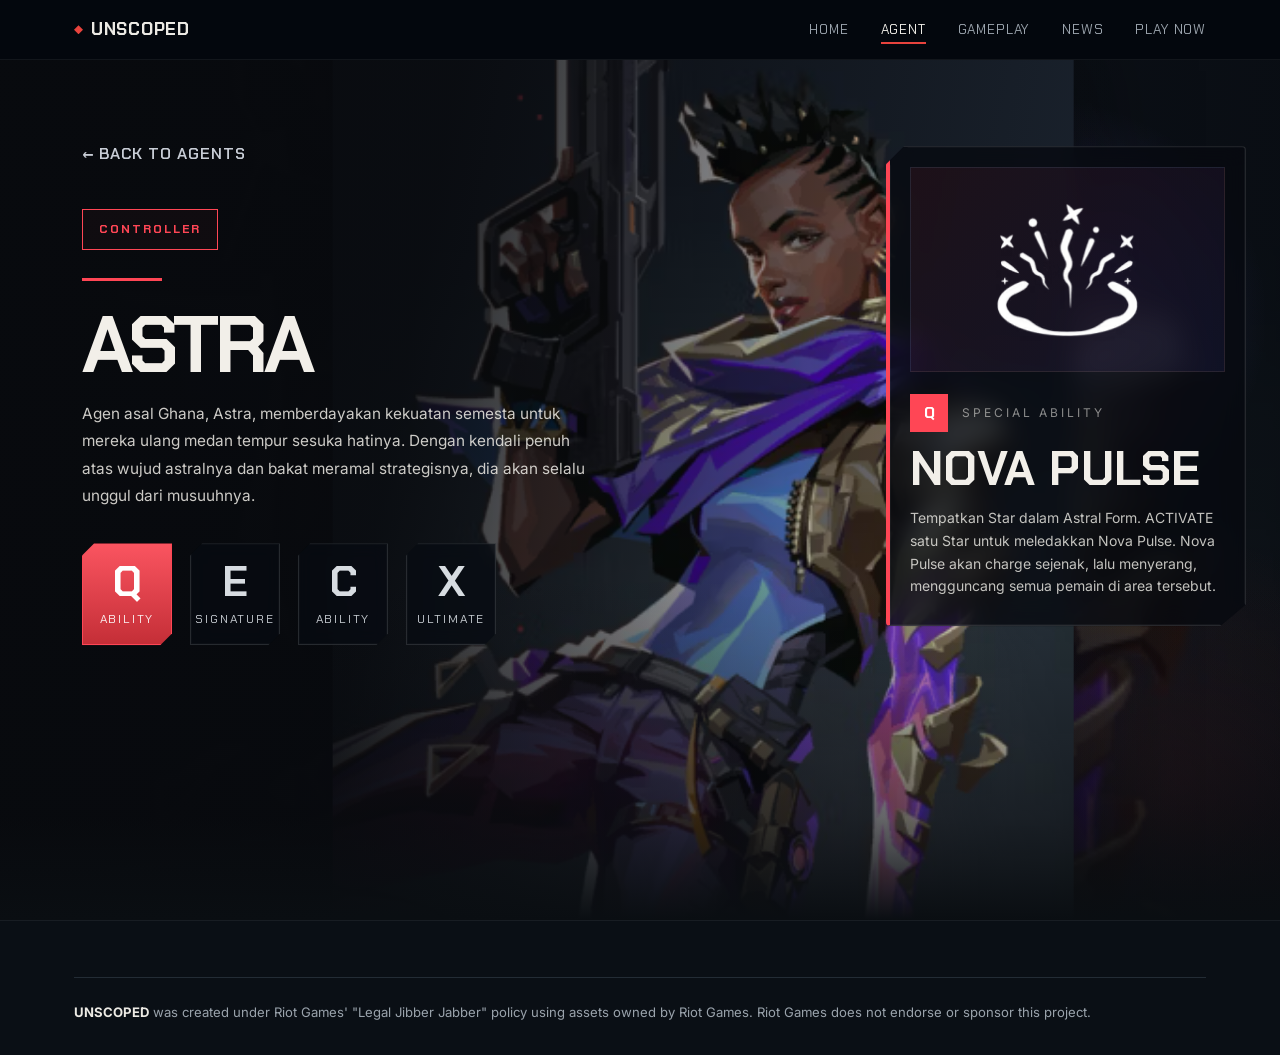
==== agent-detail.html @ 95b2b924 "update website" ====
<!DOCTYPE html>
<html lang="id">

<head>
    <meta charset="UTF-8">
    <meta name="viewport" content="width=device-width, initial-scale=1.0">

    <title>Agent Detail — UNSCOPED</title>

    <link rel="stylesheet" href="css/style.css">

    <link rel="preconnect" href="https://fonts.googleapis.com">
    <link rel="preconnect" href="https://fonts.gstatic.com" crossorigin>

    <link
        href="https://fonts.googleapis.com/css2?family=Chakra+Petch:wght@400;500;600;700&family=Inter:wght@400;500;600;700&display=swap"
        rel="stylesheet">

    <style>
        .back-agent {
            display: inline-flex;
            align-items: center;
            gap: 10px;
            color: #c8cdd6;
            text-decoration: none;
            font-family: "Chakra Petch", sans-serif;
            font-weight: 600;
            letter-spacing: 1px;
            transition: 0.25s ease;
        }

        .back-agent:hover {
            color: #ff4655;
            transform: translateX(-4px);
        }

        body {
            background: #060a10;
            overflow-x: hidden;
        }

        .nav {
            position: sticky;
            top: 0;
            z-index: 100;
            background: rgba(4, 8, 14, 0.84);
            border-bottom: 1px solid rgba(255, 255, 255, 0.06);
            backdrop-filter: blur(10px);
            -webkit-backdrop-filter: blur(10px);
        }

        .agent-detail {
            width: 100%;
            max-width: none;
            min-height: calc(100vh - 74px);
            padding: 0;
            overflow: hidden;
        }

        .agent-scene {
            position: relative;
            width: 100vw;
            min-height: calc(100vh - 74px);
            margin-left: calc(50% - 50vw);
            overflow: hidden;
            background:
                radial-gradient(circle at 78% 28%, rgba(84, 93, 255, 0.16), transparent 22%),
                radial-gradient(circle at 18% 16%, rgba(255, 70, 85, 0.08), transparent 16%),
                linear-gradient(180deg, #05080d 0%, #070b12 100%);
        }

        .agent-scene-media {
            position: absolute;
            inset: 0;
            z-index: 0;
            overflow: hidden;
        }

        .agent-bg-image {
            position: absolute;
            inset: -10%;
            width: 120%;
            height: 120%;
            object-fit: cover;
            object-position: 65% center;
            filter: blur(20px) brightness(0.42) saturate(1.12);
            transform: scale(1.18);
            opacity: 0.92;
        }

        .agent-scene-media::before {
            content: "";
            position: absolute;
            inset: 0;
            background:
                linear-gradient(90deg,
                    rgba(4, 8, 14, 0.98) 0%,
                    rgba(4, 8, 14, 0.95) 18%,
                    rgba(4, 8, 14, 0.68) 37%,
                    rgba(4, 8, 14, 0.16) 62%,
                    rgba(4, 8, 14, 0.32) 100%),
                linear-gradient(180deg,
                    rgba(4, 8, 14, 0.10) 0%,
                    rgba(4, 8, 14, 0.02) 52%,
                    rgba(4, 8, 14, 0.35) 100%);
            z-index: 1;
            pointer-events: none;
        }

        .agent-scene-media::after {
            content: "";
            position: absolute;
            inset: 0;
            background:
                radial-gradient(circle at 82% 30%, rgba(125, 98, 255, 0.22), transparent 18%),
                radial-gradient(circle at 72% 74%, rgba(48, 88, 255, 0.16), transparent 20%),
                radial-gradient(circle at 92% 84%, rgba(255, 70, 85, 0.10), transparent 18%);
            z-index: 1;
            pointer-events: none;
            mix-blend-mode: screen;
        }

        .agent-detail-image {
            position: absolute;
            right: clamp(-30px, -1vw, 0px);
            bottom: 0;
            width: min(60vw, 1040px);
            height: 100%;
            object-fit: contain;
            object-position: right bottom;
            z-index: 2;
            filter: drop-shadow(0 20px 60px rgba(0, 0, 0, 0.45));
            transform: scale(1.03);
        }

        .agent-main {
            position: relative;
            z-index: 3;
            min-height: calc(100vh - 74px);
            padding-bottom: 150px;
        }

        .agent-info {
            position: absolute;
            left: clamp(42px, 6vw, 88px);
            top: clamp(82px, 13vh, 132px);
            width: min(31vw, 500px);
            z-index: 4;
        }

        .agent-info .back-agent {
            margin-bottom: 42px;
        }

        .agent-info .badge {
            display: inline-flex;
            align-items: center;
            padding: 10px 16px;
            border: 1px solid #ff4655;
            color: #ff4655;
            background: rgba(255, 70, 85, 0.03);
            font-size: 12px;
            font-weight: 700;
            letter-spacing: 2px;
        }

        .agent-line {
            width: 80px;
            height: 3px;
            background: #ff4655;
            margin: 28px 0 28px;
        }

        #agentName {
            font-family: "Chakra Petch", sans-serif;
            font-size: clamp(86px, 8.4vw, 150px);
            line-height: 0.86;
            letter-spacing: -4px;
            margin: 0 0 28px;
            text-transform: uppercase;
            color: #f2efe9;
            word-break: break-word;
        }

        #agentDescription {
            max-width: 430px;
            color: rgba(236, 234, 228, 0.86);
            font-size: clamp(15px, 1.2vw, 18px);
            line-height: 1.78;
            margin: 0;
        }

        .ability-buttons {
            position: relative;
            z-index: 5;
            display: flex;
            gap: 16px;
            margin-top: 38px;
            flex-wrap: nowrap;
        }

        .ability-button {
            width: 92px;
            height: 108px;
            border: 1px solid rgba(255, 255, 255, 0.13);
            background: rgba(8, 12, 18, 0.72);
            color: #d7dce1;
            cursor: pointer;
            display: flex;
            flex-direction: column;
            align-items: center;
            justify-content: center;
            gap: 8px;
            font-family: "Chakra Petch", sans-serif;
            transition: 0.22s ease;
            clip-path: polygon(12px 0, 100% 0, 100% calc(100% - 12px), calc(100% - 12px) 100%, 0 100%, 0 12px);
            box-shadow: inset 0 0 0 1px rgba(255, 255, 255, 0.02);
        }

        .ability-button:hover {
            border-color: #ff4655;
            transform: translateY(-2px);
        }

        .ability-button.active {
            background: linear-gradient(180deg, rgba(255, 86, 98, 0.98), rgba(207, 49, 58, 0.95));
            color: #fff;
            border-color: #ff4655;
            box-shadow: 0 0 30px rgba(255, 70, 85, 0.28);
        }

        .ability-key {
            font-size: 42px;
            line-height: 1;
            font-weight: 700;
        }

        .ability-short {
            font-size: 12px;
            letter-spacing: 1.8px;
            text-transform: uppercase;
            opacity: 0.92;
        }

        .ability-content {
            position: absolute;
            right: clamp(18px, 2.6vw, 42px);
            top: clamp(102px, 12vh, 142px);
            z-index: 5;
            width: min(27vw, 430px);
            min-height: 520px;
            padding: 24px 24px 22px;
            background: rgba(8, 12, 18, 0.84);
            border: 1px solid rgba(255, 255, 255, 0.12);
            border-left: 4px solid #ff4655;
            backdrop-filter: blur(12px);
            -webkit-backdrop-filter: blur(12px);
            clip-path: polygon(18px 0, 100% 0, 100% calc(100% - 22px), calc(100% - 26px) 100%, 0 100%, 0 18px);
            box-shadow: 0 28px 70px rgba(0, 0, 0, 0.40);
        }

        .ability-content::before {
            content: "";
            position: absolute;
            inset: 0;
            border: 1px solid rgba(255, 255, 255, 0.04);
            clip-path: inherit;
            pointer-events: none;
        }

        .ability-visual {
            width: 100%;
            height: 220px;
            background: linear-gradient(135deg, rgba(255, 70, 85, 0.08), rgba(95, 100, 255, 0.08));
            border: 1px solid rgba(255, 255, 255, 0.08);
            display: flex;
            align-items: center;
            justify-content: center;
            margin-bottom: 28px;
            overflow: hidden;
            position: relative;
        }

        .ability-visual img {
            max-width: 68%;
            max-height: 68%;
            object-fit: contain;
            display: block;
        }

        .ability-placeholder {
            text-align: center;
            color: #969da6;
        }

        .ability-placeholder-key {
            font-family: "Chakra Petch", sans-serif;
            font-size: 86px;
            line-height: 1;
            font-weight: 700;
            color: rgba(255, 70, 85, 0.78);
        }

        .ability-placeholder-text {
            margin-top: 10px;
            font-size: 12px;
            letter-spacing: 3px;
            color: #7b838e;
        }

        .ability-meta {
            display: flex;
            align-items: center;
            gap: 14px;
            margin-bottom: 14px;
        }

        .ability-key-label {
            width: 38px;
            height: 38px;
            display: flex;
            align-items: center;
            justify-content: center;
            background: #ff4655;
            color: #fff;
            font-family: "Chakra Petch", sans-serif;
            font-weight: 700;
            font-size: 16px;
        }

        .ability-type {
            color: rgba(236, 234, 228, 0.56);
            font-size: 12px;
            letter-spacing: 3px;
            text-transform: uppercase;
        }

        #abilityName {
            font-family: "Chakra Petch", sans-serif;
            font-size: clamp(30px, 2.5vw, 50px);
            line-height: 0.94;
            margin: 0 0 18px;
            text-transform: uppercase;
            color: #f2efe9;
        }

        #abilityDescription {
            color: rgba(236, 234, 228, 0.82);
            font-size: 15px;
            line-height: 1.68;
            margin: 0;
            max-width: 100%;
        }

        footer {
            margin-top: 0;
            border-top: 1px solid rgba(255, 255, 255, 0.06);
            background: #0a0f15;
        }

        @media (max-width: 1280px) {
            .agent-info {
                width: min(31vw, 430px);
            }

            .ability-content {
                width: min(30vw, 400px);
                min-height: 500px;
            }

            .ability-button {
                width: 86px;
                height: 102px;
            }
        }

        @media (max-width: 980px) {
            .agent-scene {
                min-height: auto;
            }

            .agent-main {
                min-height: auto;
                padding: 110px 20px 34px;
            }

            .agent-bg-image {
                inset: -8%;
                width: 116%;
                height: 116%;
                object-position: center;
                filter: blur(16px) brightness(0.40) saturate(1.08);
            }

            .agent-detail-image {
                right: 50%;
                transform: translateX(50%);
                width: min(92vw, 740px);
                height: 430px;
                top: 30px;
                bottom: auto;
                object-position: center top;
                opacity: 0.78;
            }

            .agent-scene-media::before {
                background: linear-gradient(180deg,
                    rgba(4, 8, 14, 0.38) 0%,
                    rgba(4, 8, 14, 0.85) 44%,
                    rgba(4, 8, 14, 0.97) 100%);
            }

            .agent-info,
            .ability-buttons,
            .ability-content {
                position: relative;
                left: auto;
                right: auto;
                top: auto;
                bottom: auto;
                width: 100%;
                max-width: none;
            }

            .agent-info {
                padding-top: 270px;
            }

            .agent-info .back-agent {
                margin-bottom: 24px;
            }

            #agentName {
                font-size: 62px;
                margin-bottom: 18px;
            }

            #agentDescription {
                max-width: 100%;
            }

            .ability-buttons {
                margin: 30px 0 28px;
                flex-wrap: wrap;
                gap: 12px;
            }

            .ability-button {
                width: calc(50% - 6px);
                max-width: 150px;
                height: 94px;
            }

            .ability-content {
                min-height: auto;
                padding: 24px;
            }

            .ability-visual {
                height: 220px;
            }

            #abilityDescription {
                font-size: 15px;
            }
        }

        @media (max-width: 560px) {
            .nav-inner {
                padding: 12px 16px;
            }

            .agent-main {
                padding: 88px 16px 24px;
            }

            .agent-detail-image {
                width: min(110vw, 660px);
                height: 330px;
                top: 24px;
            }

            .agent-info {
                padding-top: 210px;
            }

            #agentName {
                font-size: 52px;
                letter-spacing: -2px;
            }

            .ability-button {
                width: calc(50% - 6px);
                height: 84px;
            }

            .ability-key {
                font-size: 34px;
            }

            .ability-short {
                font-size: 10px;
            }

            .ability-content {
                padding: 18px;
            }

            .ability-visual {
                height: 188px;
                margin-bottom: 18px;
            }

            #abilityName {
                font-size: 34px;
            }
        }

/* FINAL VALORANT DASHBOARD POSITION FIX */
.agent-scene{
    height:auto;
    min-height:max(calc(100vh - 74px), 860px);
}

.agent-scene-media{
    inset:0;
}

/* full artwork background */
.agent-bg-image{
    inset:0;
    width:100%;
    height:100%;
    object-fit:cover;
    object-position:center;
    filter:blur(0px) brightness(.55) saturate(1.15);
    transform:scale(1.05);
    opacity:1;
}

/* transparent agent artwork */
.agent-detail-image{
    position:absolute;
    left:50%;
    bottom:-80px;
    right:auto;
    width:min(62vw,980px);
    height:115%;
    object-fit:contain;
    object-position:center bottom;
    transform:translateX(-42%);
    z-index:2;
}

/* dark left area like official VAL page */
.agent-scene-media::before{
    background:
    linear-gradient(90deg,
        rgba(4,7,12,.98) 0%,
        rgba(4,7,12,.90) 25%,
        rgba(4,7,12,.35) 48%,
        rgba(4,7,12,.15) 70%,
        rgba(4,7,12,.45) 100%),
    linear-gradient(0deg,
        rgba(4,7,12,.5),
        transparent 45%);
}

/* left information */
.agent-info{
    left:82px;
    top:82px;
    width:min(36vw, 560px);
}

#agentName{
    font-size:clamp(74px, 7vw, 118px);
    letter-spacing:-4px;
    line-height:.9;
    white-space:nowrap;
    word-break:keep-all;
    overflow-wrap:normal;
    margin-bottom:20px;
}

#agentDescription{
    max-width:520px;
}

/* ability card */
.ability-content{
    right:56px;
    top:86px;
    width:400px;
    min-height:480px;
    padding:20px 20px 18px;
    background:rgba(7,10,16,.78);
}

.ability-visual{
    height:205px;
    margin-bottom:22px;
}

#abilityName{
    font-size:48px;
    margin-bottom:16px;
}

#abilityDescription{
    font-size:14px;
    line-height:1.62;
}

/* ability buttons */
.ability-buttons{
    position:relative;
    left:0;
    bottom:auto;
    margin-top:34px;
    gap:18px;
    margin-bottom:16px;
}

.ability-button{
    width:98px;
    height:108px;
}

/* remove extra black feeling */
.agent-detail{
    background:transparent;
}

@media (max-width: 1280px){
    .agent-info{ width:min(40vw, 520px); }
    #agentName{ font-size:clamp(64px, 6.2vw, 102px); }
    .ability-content{ width:360px; right:34px; }
    .ability-button{ width:90px; height:102px; }
}

@media (max-width: 980px){
    .agent-main{ padding-bottom:34px; }
    #agentName{ white-space:normal; }
}
</style>
</head>


<body>

    <!-- =====================================================
         NAVBAR
    ===================================================== -->

    <nav class="nav">
        <div class="nav-inner">

            <a href="index.html" class="nav-mark">
                <span class="dot"></span> UNSCOPED
            </a>

            <ul class="nav-links">
                <li><a href="index.html">Home</a></li>
                <li><a href="character.html" aria-current="page">Agent</a></li>
                <li><a href="gameplay.html">Gameplay</a></li>
                <li><a href="news.html">News</a></li>
                <li><a href="download.html">Play Now</a></li>
            </ul>

        </div>
    </nav>


    <!-- =====================================================
         MAIN
    ===================================================== -->

    <main class="agent-detail">

        <div class="agent-scene">

            <!-- GAMBAR AGENT — MENYATU DI BELAKANG HERO + ABILITY -->
            <div class="agent-scene-media">
                <img id="agentImageBg" class="agent-bg-image" src="" alt="" aria-hidden="true">
                <img id="agentImage" class="agent-detail-image" src="" alt="Agent">
            </div>

            <section class="agent-main">

                <div class="agent-info">

                    <a href="character.html" class="back-agent">
                        ← BACK TO AGENTS
                    </a>

                    <span id="agentRole" class="badge">
                        ROLE
                    </span>

                    <div class="agent-line"></div>

                    <h1 id="agentName">
                        AGENT
                    </h1>

                    <p id="agentDescription">
                        Memuat informasi Agent...
                    </p>

                    <!-- =========================================
                         ABILITY BUTTONS (Q / E / C / X)
                    ========================================= -->
                    <div id="abilityButtons" class="ability-buttons">
                    </div>

                </div>

                <!-- =============================================
                     ABILITY DETAIL — KARTU KACA MENGAMBANG
                ============================================= -->
                <div class="ability-content">

                    <div id="abilityVisual" class="ability-visual">
                    </div>

                    <div class="ability-meta">

                        <div id="abilityKeyLabel" class="ability-key-label">
                            Q
                        </div>

                        <span class="ability-type">
                            SPECIAL ABILITY
                        </span>

                    </div>

                    <h3 id="abilityName">
                        ABILITY
                    </h3>

                    <p id="abilityDescription">
                        Pilih kemampuan untuk melihat detail.
                    </p>

                </div>

            </section>

        </div>

    </main>


    <!-- =====================================================
         FOOTER
    ===================================================== -->

    <footer>

        <div class="container">

            <div class="disclaimer">
                <strong>UNSCOPED</strong>
                was created under Riot Games' "Legal Jibber Jabber" policy
                using assets owned by Riot Games. Riot Games does not
                endorse or sponsor this project.
            </div>

        </div>

    </footer>


    <!-- =====================================================
         JAVASCRIPT
    ===================================================== -->

    <script>

        /* =====================================================
           AGENT DATABASE
        ===================================================== */

        const agents = {

            "Waylay": {
                role: "Duelist",
                image: "assets/agents/waylay.avif",
                description:
                    "Waylay, agen Thailand yang berpijar prismatik, berubah menjadi cahaya saat ia melesat melintasi medan tempur. Ia menyerang targetnya melalui secercah cahaya dan langsung mengamankan diri dalam sekejap mata."
            },

            "Vyse": {
                role: "Sentinel",
                image: "assets/agents/vyse.avif",
                description:
                    "Mastermind metalik Vyse mengeluarkan logam cair untuk mengisolasi, menjebak, dan melucuti senjata musuh. Dengan kelicikan dan manipulasi, dia memaksa semua yang menentangnya untuk takut pada battlefield."
            },

            "Viper": {
                role: "Controller",
                image: "assets/agents/viper.avif",
                description:
                    "Seorang Ahli Kimia dari Amerika, Viper, mengerahkan sejumlah perangkat kimia beracun untuk mengendalikan battlefield dan menghalangi pandangan musuh. Jika racun tak membunuh buruannya, permainan pikirannya pasti menghabisi mereka."
            },

            "Veto": {
                role: "Sentinel",
                image: "assets/agents/veto.avif",
                description:
                    "Diperkuat mutasi DNA yang tak terbendung, enforcer asal Senegal, Veto, menabrak aturan tempur dengan melumpuhkan kekuatan dan teknologi lawannya. Di medan tempur Veto, tembakan adalah satu-satunya peganganmu."
            },

            "Tejo": {
                role: "Initiator",
                image: "assets/agents/tejo.avif",
                description:
                    "seorang konsultan intelijen veteran dari Kolombia, Tejo, bersama sistem pemandu balistiknya menekan musuh untuk menyerahkan wilayah mereka—atau nyawa. Serangannya yang terarah terus membuat lawan kocar-kacir dan berada di bawah kendalinya.."
            },

            "Sova": {
                role: "Initiator",
                image: "assets/agents/sova.avif",
                description:
                    "Terlahir dari musim dingin abadi tundra Rusia, Sova melacak, menemukan, dan menghabisi musuh dengan efisiensi dan presisi dahsyat. Busur khusus dan kemampuan pengintaian luar biasanya memastikan bahwa kamu bisa lari, tetapi tak bisa sembunyi.."
            },

            "Skye": {
                role: "Initiator",
                image: "assets/agents/skye.avif",
                description:
                    "Berasal dari Australia, Skye dan teman-temannya menjelajahi wilayah-wilayah berbahaya. Dengan kreasi yang menghambat gerak musuh, dan kekuatannya untuk menyembuhkan orang lain, tempat paling aman dan kuat bagi para anggota timnya adalah di sisinya."
            },

            "Sage": {
                role: "Sentinel",
                image: "assets/agents/sage.avif",
                description:
                    "Benteng pertahanan dari Tiongkok, Sage memberikan rasa aman bagi dirinya dan timnya ke mana pun dia pergi. Bisa membangkitkan teman yang gugur dan menahan gempuran sengit, dia menjadi sumber ketenangan dalam medan perang bagai neraka."
            },

            "Reyna": {
                role: "Duelist",
                image: "assets/agents/reyna.avif",
                description:
                    "Tertempa di jantung Meksiko, Reyna mendominasi kombat tunggal dan menjadi makin kuat tiap berhasil membunuh. Kepiawaiannya hanya terhambat oleh keahlian mentahnya, membuatnya sangat bergantung pada performa.."
            },

            "Raze": {
                role: "Duelist",
                image: "assets/agents/raze.avif",
                description:
                    "Raze, si eksplosif dari Brasil ini membawa kepribadian yang keras serta senjata besarnya. Dengan playstyle-nya yang brutal, Raze unggul dalam menyapu musuh yang berdiam dan mengosongkan ruang sempit dengan ledakan besar."
            },

            "Phoenix": {
                role: "Duelist",
                image: "assets/agents/phoenix.avif",
                description:
                    "Berasal dari Britania Raya, kekuatan bintang Phoenix terpampang dalam gaya bertarungnya, mengobarkan medan perang dengan kilat dan api. Saat sendiri maupun dibantu rekannya, dia akan menerjang ke pertarungan sesuka hatinya."
            },

            "Jett": {
                role: "Duelist",
                image: "assets/agents/jett.avif",
                description:
                    "Mewakili negara asalnya, Korea Selatan, gaya bertarung Jett yang tangkas dengan banyak pengelakan memungkinkannya mengambil risiko yang tak bisa dilakukan orang lain. Dia mengitari tiap pertempuran, menebas musuh sebelum mereka menyadari apa yang terjadi."
            },

            "Iso": {
                role: "Duelist",
                image: "assets/agents/iso.avif",
                description:
                    "Agen andalan dari Cina, Iso, memasuki kondisi fokus untuk memberantas lawan. Dengan merombak energi sekitar menjadi proteksi antipeluru, dia fokus maju ke duel selanjutnya hingga titik darah penghabisan."
            },

            "Harbor": {
                role: "Controller",
                image: "assets/agents/harbor.avif",
                description:
                    "Berasal dari pesisir India, Harbor menyerbu medan pertempuran dengan menggunakan teknologi kuno yang menguasai air. Dia mengeluarkan arus deras berbuih dan ombak yang menghancurkan untuk melindungi sekutu, atau menghancurkan siapa pun yang menentangnya."
            },

            "Gekko": {
                role: "Initiator",
                image: "assets/agents/gekko.avif",
                description:
                    "Gekko the Angeleno memimpin kru kompak yang berisi makhluk pembawa malapetaka. Rekan-rekannya bergerak maju, menyingkirkan musuh, dan Gekko mengejar mereka untuk bersatu kembali dan pergi lagi."
            },

            "Fade": {
                role: "Initiator",
                image: "assets/agents/fade.avif",
                description:
                    "Pemburu bayaran asal Turki, Fade, melepaskan kekuatan mimpi buruk kejam untuk merebut rahasia musuh. Sesuai dengan teror itu sendiri, dia memburu target dan menyingkap ketakutan terdalam — sebelum menghancurkan mereka dalam kegelapan."
            },

            "Deadlock": {
                role: "Sentinel",
                image: "assets/agents/deadlock.avif",
                description:
                    "Detektif Norwegia, Deadlock, mengerahkan serangkaian nanowire mutakhir untuk mengamankan medan perang dari serangan yang paling mematikan sekalipun. Tak ada yang bisa lolos dari pengawasan ketatnya, ataupun bertahan dari kebengisannya.."
            },

            "Cypher": {
                role: "Sentinel",
                image: "assets/agents/cypher.avif",
                description:
                    "Seorang makelar informasi dari Maroko, Cypher adalah jaringan pengintai satu orang yang mengawasi tiap gerakan musuh. Tak ada rahasia yang aman. Tak ada manuver yang tak terlihat. Cypher selalu mengawasi."
            },

            "Clove": {
                role: "Controller",
                image: "assets/agents/clove.avif",
                description:
                    "Pembuat onar dari Skotlandia, Clove, membawa masalah bagi musuh dalam panasnya pertempuran dan dinginnya kematian. Manusia abadi ini membuat musuhnya kebingungan, bahkan dari alam kubur. Dia kembali ke dunia hanya tinggal menunggu waktu."
            },

            "Chamber": {
                role: "Sentinel",
                image: "assets/agents/chamber.avif",
                description:
                    "Berpakaian rapi dan bersenjata lengkap, desainer senjata dari Prancis, Chamber, menghalau penyerang dengan presisi yang mematikan. Dia memanfaatkan persenjataan kustomnya untuk mempertahankan area tertentu, menembak musuh dari jauh, dengan kontingensi yang tersusun untuk tiap rencana."
            },

            "Brimstone": {
                role: "Controller",
                image: "assets/agents/brimstone.avif",
                description:
                    "Bergabung dari AS, persenjataan orbital Brimstone memastikan squad-nya selalu di posisi menguntungkan. Kemampuannya untuk melancarkan bantuan secara presisi dan aman menjadikannya seorang komandan tempur tak tertandingi."
            },

            "Astra": {
                role: "Controller",
                image: "assets/agents/astra.avif",
                description:
                    "Agen asal Ghana, Astra, memberdayakan kekuatan semesta untuk mereka ulang medan tempur sesuka hatinya. Dengan kendali penuh atas wujud astralnya dan bakat meramal strategisnya, dia akan selalu unggul dari musuuhnya."
            },

            "Yoru": {
                role: "Duelist",
                image: "assets/agents/yoru.avif",
                description:
                    "Agen asal Jepang Yoru melubangi realitas untuk menyusup ke wilayah musuh tanpa terlihat. Dengan bermodal tipuan dan agresi yang seimbang, dia menghabisi tiap target sebelum mereka sadar ke mana harus melihat."
            },

            "Omen": {
                role: "Controller",
                image: "assets/agents/omen.avif",
                description:
                    "Sesosok hantu dalam pikiran, Omen berburu di dalam bayangan. Dia membutakan musuh, berteleportasi di penjuru medan tempur, lalu membiarkan rasa paranoid menghantui selagi musuh berusaha menerka di mana dia akan menyerang berikutnya."
            },

            "Neon": {
                role: "Duelist",
                image: "assets/agents/neon.avif",
                description:
                    "Agen dari Filipina, Neon, melesat maju dengan kecepatan yang mencengangkan, menyemburkan pancaran bioelektrik secepat tubuhnya menghasilkannya. Dia berlari untuk mengejutkan musuh, lalu menyerang mereka lebih cepat dari kilat."
            },

            "Killjoy": {
                role: "Sentinel",
                image: "assets/agents/killjoy.avif",
                description:
                    "Sang genius dari Jerman, Killjoy, dengan mudah mengamankan posisi penting medan perang dengan segudang penemuannya. Jika kerusakan yang dihasilkan tak menghentikan musuh, debuff robot-robotnya akan mengatasinya."
            },

            "KAY/O": {
                role: "Initiator",
                image: "assets/agents/kay.o.avif",
                description:
                    "KAY/O adalah mesin perang yang diciptakan demi satu tujuan: melumpuhkan para radiant. Kekuatannya dalam Suppress ability musuh melucuti kemampuan mereka untuk melawan balik, memberikan keunggulan besar bagi dirinya dan sekutunya."
            },

            "Miks": {
                role: "Controller",
                image: "assets/agents/miks.avif",
                description:
                    "Straight from Croatia, Miks takes the stage channeling pure sound energy. With his infectious passion and sonic powers, he rallies his squad to move as one as they set the tempo on the battlefield together."
            },

            "Brance": {
                role: "Agent",
                image: "assets/agents/brance.avif",
                description:
                    "Breach, the bionic Swede, fires powerful, targeted kinetic blasts to aggressively clear a path through enemy ground. The damage and disruption he inflicts ensures no fight is ever fair."
            }

        };


        /* =====================================================
           ABILITY DATABASE
           
           PENTING:
           GAMBAR TIDAK PERLU DITULIS DI SINI.

           Sistem otomatis mencari:

           agent-q.avif
           agent-e.avif
           agent-c.avif
           agent-x.avif

           Contoh:

           tejo-q.avif
           tejo-e.avif
           tejo-c.avif
           tejo-x.avif
        ===================================================== */

        const abilities = {

            "Astra": [
                {
                    key: "Q",
                    name: "NOVA PULSE",
                    type: "Ability",
                    description: "Tempatkan Star dalam Astral Form. ACTIVATE satu Star untuk meledakkan Nova Pulse. Nova Pulse akan charge sejenak, lalu menyerang, mengguncang semua pemain di area tersebut."
                },
                {
                    key: "E",
                    name: "NEBULA",
                    type: "Signature",
                    description: "Tempatkan Star dalam Astral Form. ACTIVATE satu Star untuk mengubahnya menjadi Nebula (asap). USE satu Star untuk Melenyapkannya, mengembalikan Star tersebut agar bisa ditempatkan di lokasi baru setelah beberapa saat. Lenyap membentuk Nebula palsu sejenak di lokasi Star sebelum kembali."
                },
                {
                    key: "C",
                    name: "GRAVITY WELL",
                    type: "Ability",
                    description: "Tempatkan Star dalam Astral Form (X) ACTIVATE satu Star untuk membentuk Gravity Well. Pemain di area tersebut tersedot ke pusatnya sebelum liang meledak, membuat semua pemain yang masih terjebak di dalamnya menjadi Vulnerable."
                },
                {
                    key: "X",
                    name: "ASTRAL FORM / COSMIC DIVIDE",
                    type: "Ultimate",
                    description: "AKTIFKAN untuk memasuki Astral Form yang memungkinkanmu menempatkan Star dengan TEMBAK. Star bisa diaktifkan ulang belakangan, mengubahnya menjadi Nova Pulse, Nebula, atau Gravity Well. Saat Cosmic Divide di-charge, gunakan TEMBAK ALT dalam Astral Form untuk mulai membidiknya, lalu TEMBAK untuk memilih dua lokasi. Cosmic Divide tanpa batas menghubungkan dua titik pilihanmu. Cosmic Divide menangkis peluru dan sangat meredam suara."
                }
            ],

            "Waylay": [
                {
                    key: "Q",
                    name: "SATURATE",
                    type: "Ability",
                    description: "SEKETIKA melemparkan sekumpulan cahaya yang meledak saat menyentuh tanah. Cahaya lalu menerapkan Hinder ke pemain di sekitar, memperlambat gerakan dan senjata mereka secara drastis."
                },
                {
                    key: "E",
                    name: "LIGHTSPEED",
                    type: "Signature",
                    description: "GUNAKAN untuk bergerak secepat kilat. Tekan FIRE untuk dash ke depan dua kali. Tekan ALT FIRE untuk dash sekali. Hanya dash pertama yang bisa membawamu ke atas."
                },
                {
                    key: "C",
                    name: "RETRACT",
                    type: "Ability",
                    description: "SEKETIKA menciptakan suar cahaya di lantai. AKTIFKAN ULANG untuk kembali ke suarmu sebagai setitik cahaya murni. Kamu kebal saat bergerak."
                },
                {
                    key: "X",
                    name: "CONVERGENT PATHS",
                    type: "Ultimate",
                    description: "GUNAKAN untuk memfokuskan kekuatan prismatikmu. Tekan FIRE untuk menciptakan bayangan dirimu sendiri yang kemudian memancarkan cahaya. Setelah beberapa saat, kecepatanmu meningkat tajam dan cahaya meluas, menyebabkan pemain lain di area itu terkena Hinder."
                }
            ],

            "Vyse": [
                {
                    key: "Q",
                    name: "SHEAR",
                    type: "Ability",
                    description: "GUNAKAN filamen dari logam cair. Tekan FIRE untuk menempatkan perangkap dinding tersembunyi. Saat musuh melintas, dinding yang tidak bisa hancur akan muncul dari dalam tanah di belakang mereka. Dinding ini bertahan selama beberapa saat sebelum menghilang."
                },
                {
                    key: "E",
                    name: "ARC ROSE",
                    type: "Signature",
                    description: "GUNAKAN Arc Rose. Targetkan permukaan dan tekan FIRE untuk menempatkan Arc Rose yang sudah disembunyikan, atau tekan ALT Fire untuk menempatkan Arc Rose melewatinya. GUNAKAN LAGI untuk membuat silau semua pemain yang melihatnya. Ability ini bisa diambil untuk DIKERAHKAN LAGI."
                },
                {
                    key: "C",
                    name: "RAZORVINE",
                    type: "Ability",
                    description: "GUNAKAN sarang dari logam cair. Tekan FIRE untuk meluncurkan. Saat mendarat, sarang menjadi tidak terlihat. Saat DIAKTIFKAN, ini akan menyebar menjadi sarang razorvine besar yang menerapkan utilitas slow dan damage pada semua pemain yang melewatinya."
                },
                {
                    key: "X",
                    name: "STEEL GARDEN",
                    type: "Ultimate",
                    description: "GUNAKAN semak belukar dari logam cair. Tekan FIRE untuk mengeluarkan logam yang menyembur dari Vyse sebagai semburan duri logam. Kemudian, JAMMING senjata utama musuh setelah windup singkat."
                }
            ],

            "Viper": [
                {
                    key: "Q",
                    name: "POISON CLOUD",
                    type: "Ability",
                    description: "EQUIP pemancar gas. FIRE untuk melempar pemancar yang terus ada sepanjang ronde. RE-USE ability ini untuk menciptakan awan gas beracun tinggi dengan mengorbankan bahan bakar. Ability ini bisa diambil untuk REDEPLOY sebelum ronde dimulai dan bisa di-RE-USE lebih dari satu kali sepanjang ronde."
                },
                {
                    key: "E",
                    name: "TOXIC SCREEN",
                    type: "Signature",
                    description: "SIAGAKAN pelontar pemancar gas. TEMBAK untuk mengerahkan sebaris panjang pemancar gas. GUNAKAN LAGI kemampuan ini untuk membuat dinding gas beracun tinggi dengan mengorbankan bahan bakar. Kemampuan ini bisa DIGUNAKAN LAGI lebih dari sekali."
                },
                {
                    key: "C",
                    name: "SNAKE BITE",
                    type: "Ability",
                    description: "SIAGAKAN pelontar kimia. TEMBAK untuk melontarkan tabung yang pecah saat membentur lantai, menghasilkan zona kimia tahan lama yang mencederai dan memperlambat musuh."
                },
                {
                    key: "X",
                    name: "VIPER'S PIT",
                    type: "Ultimate",
                    description: "SIAGAKAN penyemprot kimia. TEMBAK untuk menyemprotkan awan kimia ke segala arah di sekitar Viper, menghasilkan awan besar yang mengurangi jangkauan pandangan dan kesehatan maks pemain di dalamnya."
                }
            ],

            "Veto": [
                {
                    key: "Q",
                    name: "CHOKEHOLD",
                    type: "Ability",
                    description: "GUNAKAN fragmen kental dari mutasimu. TEKAN FIRE untuk melempar. Fragmen ini akan aktif saat mengenai target, menciptakan perangkap untuk menahan musuh di tempat. Musuh yang tertahan akan terkena efek Deafen dan Decay. Musuh bisa menghancurkan perangkap sebelum diaktifkan."
                },
                {
                    key: "E",
                    name: "INTERCEPTOR",
                    type: "Signature",
                    description: "GUNAKAN Interceptor. TEKAN FIRE untuk menempatkan Interceptor di lokasi yang diproyeksikan. Setelah ditempatkan, GUNAKAN LAGI untuk mengaktifkan. Setelah aktif, Interceptor akan menghancurkan semua utility yang akan MEMANTUL dari pemain dan/atau hancur sendiri oleh tembakan. Musuh bisa menghancurkan Interceptor."
                },
                {
                    key: "C",
                    name: "CROSSCUT",
                    type: "Ability",
                    description: "GUNAKAN vortex. TEKAN FIRE untuk menempatkan di darat. Saat dalam jangkauan dan melihat vortex, AKTIFKAN ULANG untuk berteleportasi ke vortex. Selama BUY PHASE, vortex bisa diambil kembali untuk DI-REDEPLOY."
                },
                {
                    key: "X",
                    name: "EVOLUTION",
                    type: "Ultimate",
                    description: "SEKETIKA mulai bermutasi sepenuhnya, mendapatkan combat stim, regenerasi, dan menjadi KEBAL terhadap segala bentuk debuff."
                }
            ],

            "Tejo": [
                {
                    key: "Q",
                    name: "SPECIAL DELIVERY",
                    type: "Ability",
                    description: "GUNAKAN granat lengket. Tekan FIRE untuk meluncurkan. Granat akan menempel pada permukaan pertama yang terkena kontak. Granat itu kemudian meledak dan menerapkan utilitas Concuss pada target yang terjebak dalam ledakan. Tekan ALT FIRE untuk meluncurkan granat dengan satu pantulan."
                },
                {
                    key: "E",
                    name: "STEALTH DRONE",
                    type: "Signature",
                    description: "GUNAKAN stealth drone. Tekan FIRE untuk melempar drone ke depan, dan kendalikan gerakannya secara langsung. Tekan FIRE lagi untuk memicu denyutan yang menerapkan utilitas Suppress dan mengungkap musuh yang terkena."
                },
                {
                    key: "C",
                    name: "GUIDED SALVO",
                    type: "Ability",
                    description: "GUNAKAN sistem penarget dengan bantuan AR. Tekan FIRE untuk memilih hingga dua lokasi target di peta. Tekan ALT FIRE untuk meluncurkan misil yang bergerak sendiri ke lokasi target dan meledak saat mendarat."
                },
                {
                    key: "X",
                    name: "ARMAGEDDON",
                    type: "Ultimate",
                    description: "GUNAKAN peta taktis yang menarget serangan. Tekan FIRE untuk memilih titik awal serangan. Tekan FIRE lagi untuk menetapkan titik akhir dan meluncurkan serangan, melepaskan gelombang ledakan di sepanjang jalur serangan. Tekan ALT FIRE selama penargetan peta untuk membatalkan titik awal."
                }
            ],

            "Sova": [
                {
                    key: "Q",
                    name: "SHOCK BOLT",
                    type: "Ability",
                    description: "SIAGAKAN busur dengan shock bolt. TEMBAK untuk mengirim petir ledakan, terdetonasi saat tumbukan dan mencederai pemain di sekitar. TAHAN TEMBAKAN untuk memperluas jangkauan proyektil. TEMBAK ALT untuk menambahkan sampai dua pantulan untuk anak panah ini."
                },
                {
                    key: "E",
                    name: "RECON BOLT",
                    type: "Signature",
                    description: "SIAGAKAN busur dengan recon bolt. TEMBAK untuk menembakkan recon bolt ke depan, diaktifkan saat tumbukan dan Mengungkap lokasi musuh di sekitar yang ada di garis pandang bolt. Musuh bisa menghancurkan bolt ini. TAHAN TEMBAKAN untuk memperluas jangkauan proyektil. TEMBAK ALT untuk menambahkan sampai dua pantulan untuk anak panah ini."
                },
                {
                    key: "C",
                    name: "OWL DRONE",
                    type: "Ability",
                    description: "SIAGAKAN owl drone. TEMBAK untuk mengerahkan dan mengendalikan gerakan drone. Saat mengendalikan drone, TEMBAK untuk menembakkan panah penanda. Panah ini akan Mengungkap lokasi pemain mana pun yang dikenainya. Musuh bisa menghancurkan Owl Drone."
                },
                {
                    key: "X",
                    name: "HUNTER'S FURY",
                    type: "Ultimate",
                    description: "SIAGAKAN busur dengan tiga ledakan energi jarak jauh penembus dinding. TEMBAK untuk melepas garis ledakan energi di depan Sova, mencederai dan mengungkap lokasi musuh dalam jalur tembakannya. Kemampuan ini bisa DIGUNAKAN LAGI sampai dua kali lagi selama pewaktu kemampuan aktif."
                }
            ],

            "Skye": [
                {
                    key: "Q",
                    name: "TRAILBLAZER",
                    type: "Ability",
                    description: "SIAGAKAN hiasan macan Tasmania. TEMBAK untuk mengeluarkannya dan mengendalikan sang predator. Saat memegang kendali, TEMBAK untuk melompat maju, menghasilkan ledakan mengguncang dan melukai musuh yang terkena langsung."
                },
                {
                    key: "E",
                    name: "GUIDING LIGHT",
                    type: "Signature",
                    description: "SIAGAKAN hiasan elang. TEMBAK untuk melemparnya maju. TAHAN TEMBAKAN untuk memandu elang ke arah penanda sasaranmu. GUNAKAN LAGI saat elang terbang untuk mengubahnya menjadi kilat yang mengonfirmasi tembakan saat ada musuh dalam jangkauan tembak dan pandang."
                },
                {
                    key: "C",
                    name: "REGROWTH",
                    type: "Ability",
                    description: "SIAGAKAN hiasan penyembuh. TAHAN TEMBAKAN untuk menyalurkan, menyembuhkan sekutu dalam jangkauan kemampuan dan pandang. Bisa digunakan lagi sampai cadangan penyembuhnya habis. Skye tak bisa menyembuhkan dirinya sendiri."
                },
                {
                    key: "X",
                    name: "SEEKERS",
                    type: "Ultimate",
                    description: "SIAGAKAN hiasan Seeker. TEMBAK untuk mengeluarkan tiga Seeker untuk melacak tiga musuh terdekat. Jika mencapai targetnya, Seeker membuatnya Nearsight. Musuh bisa menghancurkan Seeker."
                }
            ],

            "Sage": [
                {
                    key: "Q",
                    name: "SLOW ORB",
                    type: "Ability",
                    description: "SIAGAKAN slowing orb. TEMBAK untuk melempar slowing orb ke depan yang meledak saat mendarat, menghasilkan medan tahan lama yang memperlambat pemain yang ada di dalamnya."
                },
                {
                    key: "E",
                    name: "HEALING ORB",
                    type: "Signature",
                    description: "SIAGAKAN healing orb. TEMBAK dengan penanda sasaran pada sekutu yang cedera untuk mengaktifkan sembuh seiring waktu pada mereka. TEMBAK ALT saat Sage cedera untuk mengaktifkan sembuh seiring waktu mandiri."
                },
                {
                    key: "C",
                    name: "BARRIER ORB",
                    type: "Ability",
                    description: "SIAGAKAN barrier orb. TEMBAK untuk menempatkan dinding kokoh. TEMBAK ALT untuk memutar penarget."
                },
                {
                    key: "X",
                    name: "RESURRECTION",
                    type: "Ultimate",
                    description: "SIAGAKAN kemampuan pembangkitan. TEMBAK dengan penanda sasaran pada sekutu yang mati untuk mulai membangkitkan mereka. Setelah penyaluran singkat, sekutu akan hidup kembali dengan kesehatan penuh."
                }
            ],

            "Reyna": [
                {
                    key: "Q",
                    name: "DEVOUR",
                    type: "Ability",
                    description: "Musuh yang dibunuh oleh Reyna meninggalkan Soul Orb yang bertahan 3 detik. SEGERA konsumsi soul orb di sekitar, sembuh dengan cepat dalam waktu singkat. Kesehatan yang diraih karena keahlian ini dan melebihi 100 akan melemah seiring waktu. Jika MAHARANI aktif, keahlian ini keluar otomatis dan tak mengonsumsi soul orb."
                },
                {
                    key: "E",
                    name: "DISMISS",
                    type: "Signature",
                    description: "SEGERA konsumsi Soul Orb di sekitar, jadi tak berwujud untuk waktu singkat. Jika MAHARANI aktif, juga jadi tak terlihat."
                },
                {
                    key: "C",
                    name: "LEER",
                    type: "Ability",
                    description: "SIAGAKAN mata hantu yang tak bisa dihancurkan. AKTIFKAN untuk mengeluarkan mata dalam jarak pendek ke depan. Mata akan membuat semua musuh yang melihatnya terkena Rabun Jauh."
                },
                {
                    key: "X",
                    name: "EMPRESS",
                    type: "Ultimate",
                    description: "SEGERA jadi kesetanan, meningkatkan kecepatan tembak, siaga, dan isi ulang secara dramatis. Mencetak angka bunuh memperbarui durasi."
                }
            ],

            "Raze": [
                {
                    key: "Q",
                    name: "BLAST PACK",
                    type: "Ability",
                    description: "SEGERA melempar Blast Pack yang menempel ke permukaan. GUNAKAN LAGI kemampuan ini setelah pengerahan untuk mendetonasi, merusak, dan mementalkan semua yang dikenai. Raze tidak menerima kerusakan dari kemampuan ini, tetapi akan menerima kerusakan karena jatuh jika terpental cukup tinggi."
                },
                {
                    key: "E",
                    name: "PAINT SHELLS",
                    type: "Signature",
                    description: "SIAGAKAN granat klaster. TEMBAK untuk melempar granat, yang menghasilkan damage dan sub-amunisi, masing-masing menghasilkan damage pada siapa saja dalam jangkauan. TEMBAK ALT untuk melempar tinggi. Charge Paint Shells direset tiap dua kill."
                },
                {
                    key: "C",
                    name: "BOOM BOT",
                    type: "Ability",
                    description: "SIAGAKAN Boom Bot. TEMBAK untuk mengerahkan bot, membuatnya bergerak dalam garis lurus di tanah, memantul di dinding. Boom Bot terkunci pada musuh mana pun di bagian depan runjungnya dan mengejar mereka, lalu meledak dengan kerusakan berat saat mencapai sasaran."
                },
                {
                    key: "X",
                    name: "SHOWSTOPPER",
                    type: "Ultimate",
                    description: "SIAGAKAN pelontar roket. TEMBAK untuk meluncurkan roket yang menghasilkan damage area masif saat bersentuhan dengan apa pun."
                }
            ],

            "Phoenix": [
                {
                    key: "Q",
                    name: "CURVEBALL",
                    type: "Ability",
                    description: "SIAGAKAN flare orb berjalur lengkung yang meledak sesaat setelah dilempar. TEMBAK untuk melengkungkan flare orb ke kiri, meledakkannya, dan membutakan pemain mana pun yang melihatnya. TEMBAK ALT untuk melengkungkan flare orb ke kanan."
                },
                {
                    key: "E",
                    name: "HOT HANDS",
                    type: "Signature",
                    description: "SIAGAKAN fireball. TEMBAK untuk melempar fireball yang meledak setelah beberapa waktu atau saat membentur tanah, menghasilkan zona api yang bertahan lama dan mencederai musuh."
                },
                {
                    key: "C",
                    name: "BLAZE",
                    type: "Ability",
                    description: "SIAGAKAN flame wall. TEMBAK untuk membuat garis api yang bergerak maju, membuat dinding api yang menghalangi pandangan dan mencederai pemain yang melewatinya. TAHAN TEMBAKAN untuk membelokkan dinding ke arah penanda sasaranmu."
                },
                {
                    key: "X",
                    name: "RUN IT BACK",
                    type: "Ultimate",
                    description: "SEGERA tempatkan penanda di lokasi Phoenix. Saat kemampuan ini aktif, mati atau membiarkan pewaktu habis akan mengakhiri kemampuan ini dan mengembalikan Phoenix ke lokasi ini dengan health penuh."
                }
            ],

            "Jett": [
                {
                    key: "Q",
                    name: "UPDRAFT",
                    type: "Ability",
                    description: "SEGERA melempar Jett tinggi ke udara."
                },
                {
                    key: "E",
                    name: "TAILWIND",
                    type: "Signature",
                    description: "AKTIFKAN untuk menyiapkan embusan angin selama beberapa saat. GUNAKAN KEMBALI angin untuk melempar Jett ke arah dia bergerak. Jika Jett berdiri diam, dia akan terlempar ke depan. Charge Tailwind direset tiap dua kill."
                },
                {
                    key: "C",
                    name: "CLOUDBURST",
                    type: "Ability",
                    description: "SEGERA melempar proyektil yang membesar menjadi awan penghalang pandangan singkat saat membentur permukaan. TAHAN tombol kemampuan untuk membelokkan asap ke arah penanda sasaranmu."
                },
                {
                    key: "X",
                    name: "BLADE STORM",
                    type: "Ultimate",
                    description: "SIAGAKAN satu set pisau lempar akurasi tinggi. TEMBAK untuk melempar satu pisau dan recharge pisau saat melakukan kill. TEMBAK ALT untuk melempar sisa belati, tetapi tidak recharge saat melakukan kill."
                }
            ],

            "Iso": [
                {
                    key: "Q",
                    name: "UNDERCUT",
                    type: "Ability",
                    description: "SIAGAKAN petir molekuler. Tembak untuk melemparnya ke depan, menerapkan FRAGILE sesaat ke semua pemain yang disentuhnya. Petir dapat menembus benda padat, termasuk dinding."
                },
                {
                    key: "E",
                    name: "DOUBLE TAP",
                    type: "Signature",
                    description: "MULAI timer fokus. Setelah selesai, masuki kondisi fokus. Musuh yang kamu jatuhkan atau bunuh akan menghasilkan orb energi. Menembak orb ini akan memberimu perisai yang menyerap satu damage dari sumber mana pun."
                },
                {
                    key: "C",
                    name: "CONTINGENCY",
                    type: "Ability",
                    description: "SIAGAKAN untuk merakit energi prismatik. TEMBAK untuk mendorong dinding energi yang tak bisa hancur untuk menghalangi peluru."
                },
                {
                    key: "X",
                    name: "KILL CONTRACT",
                    type: "Ultimate",
                    description: "SIAGAKAN arena interdimensi. TEMBAK untuk melemparkan selajur energi ke seluruh medan perang, menarikmu dan musuh pertama yang terkena ke dalam arena. Kamu dan lawan berduel sampai titik darah penghabisan."
                }
            ],

            "Harbor": [
                {
                    key: "Q",
                    name: "COVE",
                    type: "Ability",
                    description: "EQUIP Cove. AKTIFKAN untuk membentuk Asap air di lokasi yang dipilih. HOLD FIRE saat menarget untuk menjauhkan penanda, dan HOLD ALT FIRE untuk mendekatkannya. Tekan RELOAD untuk berganti tampilan penargetan. AKTIFKAN ULANG untuk memberi Shield pada Asap air sehingga peluru tidak bisa menembus. Asap air yang diberi Shield bisa dihancurkan."
                },
                {
                    key: "E",
                    name: "HIGH TIDE",
                    type: "Signature",
                    description: "EQUIP High Tide. Tekan FIRE untuk melempar air ke depan di sepanjang daratan. HOLD FIRE untuk mengarahkan air ke crosshair-mu, memunculkan Layar yang menghalangi pandangan di sepanjang jalur air. Tekan ALT FIRE untuk menghentikan air lebih awal. Semua pemain yang melewati High Tide akan terkena Slow."
                },
                {
                    key: "C",
                    name: "strom surge",
                    type: "Ability",
                    description: "EQUIP Storm Surge. Tekan FIRE untuk melempar, menciptakan pusaran air eksplosif yang menerapkan Nearsight dan Slow pada musuh di dalamnya setelah beberapa saat."
                },
                {
                    key: "X",
                    name: "RECKONING",
                    type: "Ultimate",
                    description: "EQUIP Reckoning. Tekan FIRE untuk melepaskan kekuatan penuh artefakmu, melepaskan semburan air yang melesat maju untuk menerapkan Nearsight dan Slow pada musuh yang terkena."
                }
            ],

            "Gekko": [
                {
                    key: "Q",
                    name: "WINGMAN",
                    type: "Ability",
                    description: "SIAGAKAN Wingman TEMBAK untuk mengirim Wingman mencari musuh. Wingman melepaskan ledakan concussive ke musuh pertama yang dilihatnya TEMBAK ALT saat menargetkan lokasi Spike atau Spike yang ditempatkan agar Wingman menjinakkan atau menempatkan Spike. Untuk menempatkan, Gekko harus punya Spike di inventarisnya. Saat Wingman berakhir, dia kembali ke globule yang tidak aktif INTERAKSI untuk mengambil kembali globule dan memperoleh charge Wingman lagi setelah cooldown singkat."
                },
                {
                    key: "E",
                    name: "DIZZY",
                    type: "Signature",
                    description: "SIAGAKAN Dizzy TEMBAK untuk mengirim Dizzy melesat ke udara. Dizzy charge lalu melepaskan ledakan plasma ke musuh di garis pandang. Musuh yang terkena plasmanya akan terkena efek blind. Saat Dizzy berakhir, dia kembali ke globule yang tidak aktif INTERAKSI untuk mengambil kembali globule dan memperoleh charge Dizzy lagi setelah cooldown singkat."
                },
                {
                    key: "C",
                    name: "MOSH PIT",
                    type: "Ability",
                    description: "SIAGAKAN Mosh TEMBAK untuk melempar Mosh seperti granat TEMBAK ALT untuk melakukan lemparan bawah. Setelah mendarat, Mosh menjadi banyak di area yang luas lalu sesaat kemudian meledak."
                },
                {
                    key: "X",
                    name: "THRASH",
                    type: "Ultimate",
                    description: "SIAGAKAN Thrash TEMBAK untuk terhubung dengan pikiran Thrash dan mengarahkannya di wilayah musuh AKTIFKAN untuk menerjang ke depan dan meledak, menahan musuh dalam radius kecil. Saat Thrash berakhir, dia kembali ke globule yang tidak aktif INTERAKSI untuk mengambil kembali globule dan memperoleh charge Thrash lagi setelah cooldown singkat. Thrash bisa diambil kembali satu kali."
                }
            ],

            "Fade": [
                {
                    key: "Q",
                    name: "SEIZE",
                    type: "Ability",
                    description: "Siagakan orb tinta mimpi buruk. TEMBAK untuk melempar orb yang akan jatuh ke tanah setelah durasi waktu tertentu. Saat menyentuh tanah, tinta akan meledak dan menciptakan zona. Musuh yang tertangkap di dalamnya tidak bisa keluar dari zona tersebut dengan cara biasa. GUNAKAN LAGI ability ini untuk menjatuhkan proyektil di awal peluncurannya."
                },
                {
                    key: "E",
                    name: "HAUNT",
                    type: "Signature",
                    description: "Siagakan entitas mimpi buruk. TEMBAK untuk melempar orb yang akan jatuh ke tanah setelah durasi waktu tertentu. Saat menyentuh tanah, orb akan berubah menjadi entitas mimpi buruk, lalu mengungkap lokasi musuh yang tertangkap di garis pandangnya. Musuh bisa menghancurkan entitas ini. GUNAKAN LAGI ability ini untuk menjatuhkan proyektil di awal peluncurannya."
                },
                {
                    key: "C",
                    name: "PROWLER",
                    type: "Ability",
                    description: "SIAGAKAN Prowler. TEMBAK akan meluncurkan Prowler yang melaju dalam garis lurus. Prowler akan mengunci musuh atau jejak apa pun di kerucut pandang depan dan mengejar mereka, memberikan efek nearsight jika menjangkau mereka. TAHAN tombol TEMBAK untuk mengarahkan Prowler ke crosshair."
                },
                {
                    key: "X",
                    name: "NIGHTFALL",
                    type: "Ultimate",
                    description: "SIAGAKAN kekuatan ketakutan. TEMBAK untuk mengeluarkan gelombang energi mimpi buruk yang bisa menembus dinding. Energi menciptakan jejak ke lawan serta memekakkan telinga dan meluruhkan mereka."
                }
            ],

            "Deadlock": [
                {
                    key: "Q",
                    name: "GRAVNET",
                    type: "Ability",
                    description: "Lemparkan granat nanowire yang memperlambat musuh.SIAGAKAN granat GravNet. TEMBAK untuk melempar. TEMBAK ALT untuk melempar tinggi granat. GravNet meledak saat mendarat, memaksa musuh yang terjebak di dalamnya untuk merunduk dan bergerak perlahan."
                },
                {
                    key: "E",
                    name: "SONIC SENSOR",
                    type: "Signature",
                    description: "SIAGAKAN Sonic Sensor. TEMBAK untuk mengerahkan. Sensor memantau area untuk mendeteksi musuh yang mengeluarkan suara. Area itu akan terkena efek concuss jika langkah kaki, tembakan senjata, atau suara bising terdeteksi."
                },
                {
                    key: "C",
                    name: "BARRIER MESH",
                    type: "Ability",
                    description: "SIAGAKAN cakram Barrier Mesh. TEMBAK untuk melempar ke depan. Saat mendarat, cakram menghasilkan penghalang dari titik asal yang menghalangi pergerakan agen."
                },
                {
                    key: "X",
                    name: "ANNIHILATION",
                    type: "Ultimate",
                    description: "SIAGAKAN Nanowire Accelerator. TEMBAK untuk melepaskan gelombang nanowire yang menangkap musuh pertama yang bersinggungan. Musuh yang terkepung ditarik sepanjang jalur nanowire dan akan mati jika mencapai ujungnya, kecuali mereka dibebaskan. Lilitan nanowire dapat dihancurkan."
                }
            ],

            "Cypher": [
                {
                    key: "Q",
                    name: "CYBER CAGE",
                    type: "Ability",
                    description: "SEGERA melempar cyber cage ke depan Cypher. Aktifkan untuk membuat zona yang menghalangi pandangan dan memperlambat musuh yang melewatinya."
                },
                {
                    key: "E",
                    name: "TRAPWIRE",
                    type: "Signature",
                    description: "SIAGAKAN trapwire. TEMBAK untuk menempatkan tripwire tersembunyi yang bisa dihancurkan di lokasi target, menghasilkan bentangan garis antara lokasi penempatan dan dinding di seberangnya. Pemain musuh yang melewati trapwire akan tertambat, terungkap, dan tersentak setelah beberapa saat jika mereka tak segera menghancurkan perangkat ini. Kemampuan ini bisa diambil untuk DIKERAHKAN LAGI."
                },
                {
                    key: "C",
                    name: "SPYCAM",
                    type: "Ability",
                    description: "SIAGAKAN spycam. TEMBAK untuk menempatkan spycam di lokasi target. GUNAKAN LAGI ability ini untuk mengendalikan tampilan kamera. Saat mengendalikan kamera, TEMBAK untuk menembakkan panah penanda. Panah ini akan Mengungkap lokasi pemain mana pun yang dikenainya. Ability ini bisa diambil untuk DIKERAHKAN LAGI."
                },
                {
                    key: "X",
                    name: "NEURAL THEFT",
                    type: "Ultimate",
                    description: "SEGERA gunakan pada pemain musuh yang mati di penanda sasaranmu untuk mengungkap lokasi semua pemain musuh yang hidup."
                }
            ],

            "Clove": [
                {
                    key: "Q",
                    name: "MEDDLE",
                    type: "Ability",
                    description: "EQUIP fragmen dari esensi keabadian. FIRE untuk melempar fragmen, meledak setelah penundaan singkat dan untuk sementara waktu memberi efek decay pada semua target yang terperangkap di dalamnya."
                },
                {
                    key: "E",
                    name: "RUSE",
                    type: "Signature",
                    description: "EQUIP untuk menampilkan medan pertempuran. FIRE untuk mengatur lokasi pendaratan awan Clove. ALT FIRE untuk mengonfirmasi, meluncurkan awan yang menghalangi pandangan di area yang dipilih. Clove bisa menggunakan ability ini setelah mati."
                },
                {
                    key: "C",
                    name: "PICK-ME-UP",
                    type: "Ability",
                    description: "LANGSUNG menyerap kekuatan hidup musuh yang tumbang karena terkena damage atau kill oleh Clove, mendapatkan haste dan health sementara."
                },
                {
                    key: "X",
                    name: "NOT DEAD YET",
                    type: "Ultimate",
                    description: "Setelah mati, ACTIVATE untuk bangkit. Setelah bangkit, Clove harus mendapatkan kill atau assist penghasil damage dalam waktu yang ditentukan atau mereka akan mati."
                }
            ],

            "Chamber": [
                {
                    key: "Q",
                    name: "HEADHUNTER",
                    type: "Ability",
                    description: "AKTIFKAN untuk menyiagakan pistol berat. TEMBAK ALT dengan pistol yang disiagakan untuk mengarahkan bidikan ke bawah."
                },
                {
                    key: "E",
                    name: "RENDEZVOUS",
                    type: "Signature",
                    description: "SIAGAKAN jangkar teleportasi. TEMBAK untuk menempatkannya di lantai. Saat berada di lantai dan dalam jangkauan jangkar, AKTIFKAN ULANG untuk berteleportasi dengan cepat ke jangkar itu. Jangkar bisa diambil untuk DIKERAHKAN LAGI."
                },
                {
                    key: "C",
                    name: "TRADEMARK",
                    type: "Ability",
                    description: "SIAGAKAN jebakan yang memindai musuh. TEMBAK untuk menempatkannya di lantai. Ketika musuh yang terlihat masuk ke dalam jangkauan, jebakan akan menghitung mundur lalu membuat medan di sekitar mereka tidak stabil, menciptakan medan tahan lama yang menerapkan Slow ke pemain yang terperangkap di dalamnya. Jebakan bisa diambil untuk DIKERAHKAN LAGI."
                },
                {
                    key: "X",
                    name: "TOUR DE FORCE",
                    type: "Ultimate",
                    description: "AKTIFKAN untuk memanggil senapan penembak runduk kustom dan kuat, yang akan membunuh musuh dengan tembakan langsung ke tubuh bagian atas. TEMBAK ALT untuk membidik. Membunuh musuh akan menciptakan medan tahan lama yang akan menerapkan Slow ke pemain yang terperangkap di dalamnya."
                }
            ],

            "Brimstone": [
                {
                    key: "Q",
                    name: "INCENDIARY",
                    type: "Ability",
                    description: "SIAGAKAN pelontar granat incendiary. TEMBAK untuk meluncurkan granat yang meledak saat mencapai lantai, menghasilkan zona api tahan lama yang mencederai pemain dalam zona tersebut."
                },
                {
                    key: "E",
                    name: "SKY SMOKE",
                    type: "Signature",
                    description: "SIAGAKAN peta taktis. TEMBAK untuk menentukan lokasi pendaratan awan asap Brimstone. TEMBAK ALT untuk mengonfirmasi, meluncurkan awan asap tahan lama yang menghalangi pandangan di area yang terpilih."
                },
                {
                    key: "C",
                    name: "STIM BEACON",
                    type: "Ability",
                    description: "SIAGAKAN a stim beacon. TEMBAK untuk melempar stim beacon di depan Brimstone. Saat mendarat, stim beacon akan menciptakan medan yang menghadiahkan Tembak Cepat pada pemain."
                },
                {
                    key: "X",
                    name: "ORBITAL STRIKE",
                    type: "Ultimate",
                    description: "SIAGAKAN peta taktis. TEMBAK untuk meluncurkan laser serangan orbital tahan lama di lokasi terpilih, menghasilkan kerusakan seiring waktu tinggi pada pemain yang ada di area terpilih."
                }
            ],

            "Yoru": [
                {
                    key: "Q",
                    name: "BLINDSIDE",
                    type: "Ability",
                    description: "SIAGAKAN untuk mencabik retakan dimensi tak stabil dari kenyataan. TEMBAK untuk melempar retakan, mengaktifkan kilat yang dimulai saat bersentuhan dengan permukaan keras di medan tempur."
                },
                {
                    key: "E",
                    name: "GATECRASH",
                    type: "Signature",
                    description: "SIAGAKAN rift tether TEMBAK untuk mengirim tether ke depan. TEMBAK ALT untuk menempatkan tether stasioner. AKTIFKAN untuk berteleportasi ke lokasi tether. GUNAKAN untuk memicu teleportasi palsu."
                },
                {
                    key: "C",
                    name: "FAKEOUT",
                    type: "Ability",
                    description: "SIAGAKAN gema yang berubah menjadi bayangan cermin Yoru saat diaktifkan. TEMBAK untuk langsung mengaktifkan bayangan cermin dan mengirimnya ke depan. TEMBAK ALT untuk menempatkan gema nonaktif. GUNAKAN untuk mengubah gema nonaktif menjadi bayangan cermin dan mengirimnya ke depan. Bayangan cermin meledak dalam sekejap dan menyilaukan ketika dihancurkan oleh musuh."
                },
                {
                    key: "X",
                    name: "DIMENSIONAL DRIFT",
                    type: "Ultimate",
                    description: "SIAGAKAN topeng yang bisa melihat di antara dimensi. TEMBAK untuk menjelajah dimensi Yoru, tak bisa dipengaruhi atau dilihat musuh dari luar. AKTIFKAN ULANG untuk keluar dari dimensi Yoru lebih awal."
                }
            ],

            "Omen": [
                {
                    key: "Q",
                    name: "PARANOIA",
                    type: "Ability",
                    description: "SEGERA menembakkan proyektil bayangan ke depan, mengurangi jangkauan pandangan semua pemain yang disentuhnya untuk sesaat. Proyektil ini bisa menembus dinding."
                },
                {
                    key: "E",
                    name: "DARK COVER",
                    type: "Signature",
                    description: "SIAGAKAN shadow orb, memasuki dunia transisi untuk menempatkan dan menarget orb. TEKAN tombol ability untuk melempar shadow orb ke lokasi yang ditandai, menciptakan bidang bayangan tahan lama yang menghalangi pandangan. TAHAN TEMBAK saat menarget untuk menjauhkan penanda. TAHAN TEMBAK ALT saat menarget untuk mendekatkan penanda. TEKAN RELOAD untuk beralih ke tampilan penargetan normal."
                },
                {
                    key: "C",
                    name: "SHROUDED STEP",
                    type: "Ability",
                    description: "SIAGAKAN kemampuan shadow walk dan lihat indikator jangkauannya. TEMBAK untuk memulai penyaluran singkat, lalu teleportasi ke lokasi yang ditandai"
                },
                {
                    key: "X",
                    name: "FROM THE SHADOWS",
                    type: "Ultimate",
                    description: "SIAGAKAN peta taktis. TEMBAK untuk berteleportasi ke lokasi terpilih. Saat teleportasi, Omen muncul sebagai Shade yang bisa dihancurkan oleh musuh untuk membatalkan teleportasinya."
                }
            ],

            "Neon": [
                {
                    key: "Q",
                    name: "RELAY BOLT",
                    type: "Ability",
                    description: "SEKETIKA melemparkan energy bolt yang memantul satu kali. Saat mengenai permukaan, bolt menyetrum tanah di bawahnya dengan ledakan concussive."
                },
                {
                    key: "E",
                    name: "HIGH GEAR",
                    type: "Signature",
                    description: "SEKETIKA menyalurkan kekuatan Neon untuk meningkatkan kecepatan. Saat terisi, gunakan TEMBAKAN ALT untuk memicu luncuran listrik. Muatan luncuran direset tiap dua kill."
                },
                {
                    key: "C",
                    name: "FAST LANE",
                    type: "Ability",
                    description: "MENEMBAKKAN dua garis energi di atas tanah yang terbentang dalam jarak pendek atau sampai garis itu mengenai permukaan. Garis ini naik ke dinding listrik statis yang menghalangi pandangan dan menghasilkan damage pada musuh yang melewatinya."
                },
                {
                    key: "X",
                    name: "OVERDRIVE",
                    type: "Ultimate",
                    description: "Melepaskan tenaga dan kecepatan penuh Neon selama beberapa saat. TEMBAKKAN untuk menyalurkan kekuatan itu ke cahaya kilat yang mematikan dengan akurasi gerakan tinggi. Durasi ini direset di tiap kill."
                }
            ],

            "Killjoy": [
                {
                    key: "Q",
                    name: "ALARM BOT",
                    type: "Ability",
                    description: "SIAGAKAN Alarmbot tersembunyi. TEMBAK untuk mengerahkan bot pemburu musuh yang masuk dalam jangkauan. Setelah mencapai target, bot meledak, menerapkan Rentan. TAHAN SIAGA untuk memanggil kembali bot yang dikerahkan."
                },
                {
                    key: "E",
                    name: "TURRET",
                    type: "Signature",
                    description: "SIAGAKAN Turet. TEMBAK untuk mengerahkan turet yang menembak musuh dalam sudut 180 derajat. TAHAN SIAGA untuk memanggil kembali turet yang dikerahkan."
                },
                {
                    key: "C",
                    name: "NANOSWARM",
                    type: "Ability",
                    description: "SIAGAKAN granat Nanoswarm. TEMBAK untuk melempar granat. Saat mendarat, Nanoswarm jadi tersembunyi. AKTIFKAN Nanoswarm untuk mengerahkan kerumunan nanobot perusak."
                },
                {
                    key: "X",
                    name: "LOCKDOWN",
                    type: "Ultimate",
                    description: "SIAGAKAN perangkat Belenggu. TEMBAK untuk mengerahkan perangkat. Setelah selesai, perangkat Menahan semua musuh yang tertangkap di dalam radius. Perangkat bisa dihancurkan musuh."
                }
            ],

            "KAY/O": [
                {
                    key: "Q",
                    name: "FLASH/DRIVE",
                    type: "Ability",
                    description: "SIAGAKAN granat flash. TEMBAK untuk melakukan lemparan atas. TEMBAK ALT untuk melempar tinggi granat versi lemah yang meledak lebih cepat. Granat flash meledak setelah beberapa saat, Blind siapa pun yang melihatnya."
                },
                {
                    key: "E",
                    name: "ZERO/POINT",
                    type: "Signature",
                    description: "SIAGAKAN pedang suppression. TEMBAK untuk melempar. Pedang menancap ke permukaan pertama yang disentuhnya, mengumpulkan tenaga, dan Suppress siapa saja dalam radius ledakannya. Musuh bisa menghancurkan pedang ini."
                },
                {
                    key: "C",
                    name: "FRAG/MENT",
                    type: "Ability",
                    description: "SIAGAKAN fragmen peledak. TEMBAK untuk melempar. Fragmen ini menancap ke tanah dan meledak beberapa kali, menghasilkan kerusakan nyaris mematikan di bagian tengah tiap ledakan."
                },
                {
                    key: "X",
                    name: "NULL/CMD",
                    type: "Ultimate",
                    description: "SEKETIKA mengeluarkan energi radianite yang meluap bertahap dari KAY/O dalam radius yang masif. Musuh yang terkena gelombang ini mengalami Suppress untuk waktu singkat. Saat luapan energi berlebih, KAY/O mendapatkan Combat Stim dan bisa distabilkan kembali jika dia terbunuh."
                }
            ],

            "Miks": [
                {
                    key: "Q",
                    name: "HARMONIZE",
                    type: "Ability",
                    description: "EQUIP Harmonize. Arahkan ke sekutu dan TEMBAK untuk mengaktifkan Combat Stim pada dirimu sendiri dan sekutu tersebut. Efeknya akan diperbarui setiap kali mendapatkan kill. ALT-FIRE untuk memberikan Combat Stim hanya kepada dirimu sendiri"
                },
                {
                    key: "E",
                    name: "WAVEFORM",
                    type: "Signature",
                    description: "EQUIP Map Targeter. TEKAN FIRE untuk menentukan lokasi. ALT-FIRE untuk membuat Smoke muncul di lokasi yang sudah dipilih."
                },
                {
                    key: "C",
                    name: "M-PULSE",
                    type: "Ability",
                    description: "EQUIP M-pulse. ALT-FIRE untuk mengganti antara mode Concuss dan Healing. FIRE untuk melempar perangkat. Saat mendarat, M-pulse akan mengirimkan gelombang suara yang memberikan efek Concuss atau Healing kepada pemain."
                },
                {
                    key: "X",
                    name: "BASSQUAKE",
                    type: "Ultimate",
                    description: "EQUIP Bassquake. TEKAN FIRE untuk mengisi daya lalu melepaskan Sonic Radiance ke arah depan, yang akan mendorong mundur, membuat tuli, dan memperlambat pemain."
                }
            ],

            "Brance": [
                {
                    key: "Q",
                    name: "FLASHPOINT",
                    type: "Ability",
                    description: "EQUIP blinding charge. TEKAN FIRE untuk menempatkan ledakan cepat yang menembus dinding. Ledakan akan aktif dan membutakan semua pemain yang melihat ke arahnya"
                },
                {
                    key: "E",
                    name: "FOULT LINE",
                    type: "Signature",
                    description: "EQUIP seismic blast. TAHAN FIRE untuk memperbesar jarak jangkauan. LEPASKAN untuk memicu getaran, membuat semua pemain di dalam area dan sepanjang jalurnya terkena efek dazed."
                },
                {
                    key: "C",
                    name: "AFTERSHOCK",
                    type: "Ability",
                    description: "EQUIP fusion charge. TEKAN FIRE untuk memasang ledakan lambat yang menembus dinding. Ledakan tersebut memberikan damage besar kepada siapa pun yang berada di dalam EQUIP seismic charge. TEKAN FIRE untuk mengirimkan gelombang gempa berantai melalui seluruh permukaan tanah dalam area berbentuk kerucut besar. Gelombang tersebut membuat pemain yang terkena menjadi dazed dan terlempar ke atas.areanya."
                },
                {
                    key: "X",
                    name: "ROLLING THUNDER",
                    type: "Ultimate",
                    description: "EQUIP seismic charge. TEKAN FIRE untuk mengirimkan gelombang gempa berantai melalui seluruh permukaan tanah dalam area berbentuk kerucut besar. Gelombang tersebut membuat pemain yang terkena menjadi dazed dan terlempar ke atas."
                }
            ]

        };


        /* =====================================================
           GET AGENT FROM URL
        ===================================================== */

        const params = new URLSearchParams(
            window.location.search
        );

        const agentName =
            params.get("agent") || "Astra";


        /* =====================================================
           GET AGENT DATA
        ===================================================== */

        const agent =
            agents[agentName];


        /* =====================================================
           ELEMENTS
        ===================================================== */

        const agentImage =
            document.getElementById("agentImage");

        const agentImageBg =
            document.getElementById("agentImageBg");

        const agentRole =
            document.getElementById("agentRole");

        const agentNameElement =
            document.getElementById("agentName");

        const agentDescription =
            document.getElementById("agentDescription");

        const abilityButtons =
            document.getElementById("abilityButtons");

        const abilityVisual =
            document.getElementById("abilityVisual");

        const abilityKeyLabel =
            document.getElementById("abilityKeyLabel");

        const abilityName =
            document.getElementById("abilityName");

        const abilityDescription =
            document.getElementById("abilityDescription");


        /* =====================================================
           AGENT NOT FOUND
        ===================================================== */

        if (!agent) {

            agentNameElement.textContent =
                "AGENT NOT FOUND";

            agentRole.textContent =
                "ERROR";

            agentDescription.textContent =
                "Agent tidak ditemukan. Silakan kembali ke halaman Agent.";

            agentImage.src =
                "assets/agents/astra.avif";

            agentImageBg.src =
                "assets/agents/astra.avif";

        }


        /* =====================================================
           LOAD AGENT
        ===================================================== */

        else {

            agentImage.src =
                agent.image;

            agentImageBg.src =
                agent.image;

            agentImage.alt =
                agentName;

            agentImageBg.alt =
                "";

            agentRole.textContent =
                agent.role;

            agentNameElement.textContent =
                agentName;

            agentDescription.textContent =
                agent.description;

        }


        /* =====================================================
           CURRENT ABILITIES
        ===================================================== */

        const currentAbilities =
            abilities[agentName] || [

                {
                    key: "Q",
                    name: "ABILITY Q",
                    type: "Ability",
                    description:
                        "Informasi kemampuan Agent akan ditambahkan."
                },

                {
                    key: "E",
                    name: "ABILITY E",
                    type: "Signature",
                    description:
                        "Informasi kemampuan Agent akan ditambahkan."
                },

                {
                    key: "C",
                    name: "ABILITY C",
                    type: "Ability",
                    description:
                        "Informasi kemampuan Agent akan ditambahkan."
                },

                {
                    key: "X",
                    name: "ULTIMATE",
                    type: "Ultimate",
                    description:
                        "Informasi ultimate Agent akan ditambahkan."
                }

            ];


        /* =====================================================
           GET AUTOMATIC ABILITY IMAGE
           
           INI BAGIAN PALING PENTING.

           Misalnya agent.image:

           assets/agents/tejo.avif

           maka otomatis:

           Q = assets/agents/tejo-q.avif
           E = assets/agents/tejo-e.avif
           C = assets/agents/tejo-c.avif
           X = assets/agents/tejo-x.avif

           Viper:

           viper-q.avif
           viper-e.avif
           viper-c.avif
           viper-x.avif

           Veto:

           veto-q.avif
           veto-e.avif
           veto-c.avif
           veto-x.avif
        ===================================================== */

        function getAbilityImagePath(key) {

            if (!agent) {
                return null;
            }

            /*
             * Ambil nama file Agent
             *
             * assets/agents/tejo.avif
             * menjadi:
             * tejo
             */

            const agentFileName =
                agent.image
                    .split("/")
                    .pop()
                    .replace(/\.[^/.]+$/, "");


            /*
             * Buat nama gambar ability
             */

            return `assets/agents/${agentFileName}-${key.toLowerCase()}.avif`;

        }


        /* =====================================================
           CHECK IMAGE
        ===================================================== */

        function imageExists(src, callback) {

            const img =
                new Image();

            img.onload =
                function () {

                    callback(true);

                };

            img.onerror =
                function () {

                    callback(false);

                };

            img.src = src;

        }


        /* =====================================================
           PLACEHOLDER
        ===================================================== */

        function createAbilityPlaceholder(key) {

            return `
                <div class="ability-placeholder">

                    <div class="ability-placeholder-key">
                        ${key}
                    </div>

                    <div class="ability-placeholder-text">
                        ABILITY VISUAL
                    </div>

                </div>
            `;

        }


        /* =====================================================
           SHOW ABILITY
        ===================================================== */

        function showAbility(index) {

            const ability =
                currentAbilities[index];


            if (!ability) {
                return;
            }


            /* REMOVE ACTIVE */

            document
                .querySelectorAll(".ability-button")
                .forEach(button => {

                    button.classList.remove("active");

                });


            /* ACTIVE BUTTON */

            const activeButton =
                document.querySelector(
                    `.ability-button[data-index="${index}"]`
                );


            if (activeButton) {

                activeButton.classList.add("active");

            }


            /* UPDATE TEXT */

            abilityKeyLabel.textContent =
                ability.key;

            abilityName.textContent =
                ability.name;

            abilityDescription.textContent =
                ability.description;


            /* =================================================
               AUTOMATIC IMAGE
            ================================================= */

            const imagePath =
                getAbilityImagePath(
                    ability.key
                );


            if (!imagePath) {

                abilityVisual.innerHTML =
                    createAbilityPlaceholder(
                        ability.key
                    );

                return;

            }


            /* CHECK IMAGE */

            imageExists(
                imagePath,
                function (exists) {

                    if (exists) {

                        abilityVisual.innerHTML = `

                            <img
                                src="${imagePath}"
                                alt="${ability.name}"
                            >

                        `;

                    }

                    else {

                        abilityVisual.innerHTML =
                            createAbilityPlaceholder(
                                ability.key
                            );

                    }

                }
            );

        }


        /* =====================================================
           CREATE ABILITY BUTTONS
        ===================================================== */

        currentAbilities.forEach(
            (ability, index) => {

                const button =
                    document.createElement(
                        "button"
                    );


                button.type =
                    "button";


                button.className =
                    "ability-button";


                button.dataset.index =
                    index;


                button.innerHTML = `

                    <span class="ability-key">
                        ${ability.key}
                    </span>

                    <span class="ability-short">
                        ${ability.type}
                    </span>

                `;


                button.addEventListener(
                    "click",
                    function () {

                        showAbility(index);

                    }
                );


                abilityButtons.appendChild(
                    button
                );

            }
        );


        /* =====================================================
           FIRST ABILITY
        ===================================================== */

        showAbility(0);


        /* =====================================================
           AGENT IMAGE FALLBACK
        ===================================================== */

        agentImage.addEventListener(
            "error",
            function () {

                this.src =
                    "assets/agents/astra.avif";

            }
        );

        agentImageBg.addEventListener(
            "error",
            function () {

                this.src =
                    "assets/agents/astra.avif";

            }
        );

    </script>

</body>

</html>
---- css/style.css ----
/* =========================================================
   FAN-MADE VALORANT SHOWCASE — DESIGN SYSTEM
   Tactical HUD aesthetic
   ========================================================= */

:root {
  --ink: #0A0E12;
  --ink-raised: #121820;
  --ink-line: #232C35;
  --paper: #ECEAE4;
  --paper-dim: #9AA3AC;
  --signal: #E8433D;
  --signal-dim: #5C211E;
  --cyan: #5EEAD4;

  --font-display: 'Chakra Petch', sans-serif;
  --font-body: 'Inter', sans-serif;

  --container: 1180px;
  --cut: 14px;
}


/* =========================================================
   RESET
   ========================================================= */

* {
  box-sizing: border-box;
}

html {
  scroll-behavior: smooth;
}

body {
  margin: 0;
  background: var(--ink);
  color: var(--paper);
  font-family: var(--font-body);
  line-height: 1.55;
  -webkit-font-smoothing: antialiased;
}

img {
  max-width: 100%;
  display: block;
}

a {
  color: inherit;
  text-decoration: none;
}

::selection {
  background: var(--signal);
  color: var(--ink);
}

:focus-visible {
  outline: 2px solid var(--cyan);
  outline-offset: 3px;
}


/* =========================================================
   REDUCED MOTION
   ========================================================= */

@media (prefers-reduced-motion: reduce) {
  html {
    scroll-behavior: auto;
  }

  *,
  *::before,
  *::after {
    animation-duration: 0.01ms !important;
    transition-duration: 0.01ms !important;
  }
}


/* =========================================================
   CONTAINER
   ========================================================= */

.container {
  width: 100%;
  max-width: var(--container);
  margin: 0 auto;
  padding: 0 24px;
}


/* =========================================================
   TYPOGRAPHY
   ========================================================= */

h1,
h2,
h3,
.display {
  font-family: var(--font-display);
  text-transform: uppercase;
  letter-spacing: 0.01em;
  line-height: 1.05;
  margin: 0;
}

h1 {
  font-size: clamp(2.6rem, 6vw, 5rem);
}

h2 {
  font-size: clamp(1.9rem, 4vw, 3rem);
}

h3 {
  font-size: clamp(1.2rem, 2vw, 1.6rem);
}

p {
  max-width: 62ch;
  color: var(--paper-dim);
}

p.lede {
  max-width: 56ch;
  font-size: 1.1rem;
  color: var(--paper);
}


/* =========================================================
   NAVIGATION
   ========================================================= */

.nav {
  position: sticky;
  top: 0;
  z-index: 50;
  background: rgba(10, 14, 18, 0.85);
  backdrop-filter: blur(10px);
  border-bottom: 1px solid var(--ink-line);
}

.nav-inner {
  display: flex;
  align-items: center;
  justify-content: space-between;
  padding: 16px 24px;
  max-width: var(--container);
  margin: 0 auto;
}

.nav-mark {
  font-family: var(--font-display);
  font-weight: 700;
  font-size: 1.1rem;
  letter-spacing: 0.04em;
  display: flex;
  align-items: center;
  gap: 8px;
}

.nav-mark span.dot {
  width: 9px;
  height: 9px;
  background: var(--signal);
  clip-path: polygon(50% 0,
      100% 50%,
      50% 100%,
      0 50%);
}

.nav-links {
  display: flex;
  gap: 32px;
  list-style: none;
  margin: 0;
  padding: 0;
  font-family: var(--font-display);
  font-size: 0.85rem;
  letter-spacing: 0.06em;
  text-transform: uppercase;
}

.nav-links a {
  color: var(--paper-dim);
  transition: color 0.2s ease;
  position: relative;
}

.nav-links a:hover,
.nav-links a[aria-current="page"] {
  color: var(--paper);
}

.nav-links a[aria-current="page"]::after {
  content: '';
  position: absolute;
  left: 0;
  right: 0;
  bottom: -6px;
  height: 2px;
  background: var(--signal);
}

.nav-toggle {
  display: none;
  background: none;
  border: 1px solid var(--ink-line);
  color: var(--paper);
  padding: 8px 10px;
  font-family: var(--font-display);
  cursor: pointer;
}


/* =========================================================
   MOBILE NAV
   ========================================================= */

@media (max-width: 800px) {
  .nav-toggle {
    display: block;
  }

  .nav-links {
    position: absolute;
    top: 100%;
    left: 0;
    right: 0;
    background: var(--ink-raised);
    flex-direction: column;
    gap: 0;
    border-bottom: 1px solid var(--ink-line);
    display: none;
  }

  .nav-links.open {
    display: flex;
  }

  .nav-links a {
    display: block;
    padding: 16px 24px;
    border-top: 1px solid var(--ink-line);
  }
}


/* =========================================================
   BUTTONS
   ========================================================= */

.btn {
  display: inline-flex;
  align-items: center;
  gap: 10px;
  padding: 14px 26px;
  font-family: var(--font-display);
  font-size: 0.9rem;
  letter-spacing: 0.06em;
  text-transform: uppercase;
  border: 1px solid transparent;
  cursor: pointer;

  clip-path: polygon(var(--cut) 0,
      100% 0,
      100% calc(100% - var(--cut)),
      calc(100% - var(--cut)) 100%,
      0 100%,
      0 var(--cut));

  transition:
    transform 0.15s ease,
    background 0.2s ease;
}

.btn:hover {
  transform: translateY(-2px);
}

.btn-primary {
  background: var(--signal);
  color: #180705;
}

.btn-primary:hover {
  background: #ff5148;
}

.btn-ghost {
  background: transparent;
  color: var(--paper);
  border-color: var(--ink-line);
}

.btn-ghost:hover {
  border-color: var(--cyan);
  color: var(--cyan);
}


/* =========================================================
   BADGE
   ========================================================= */

.badge {
  display: inline-flex;
  align-items: center;
  gap: 8px;
  font-family: var(--font-display);
  font-size: 0.75rem;
  letter-spacing: 0.08em;
  text-transform: uppercase;
  color: var(--paper-dim);
  border: 1px solid var(--ink-line);
  padding: 6px 12px;
}

.badge .dot {
  width: 6px;
  height: 6px;
  border-radius: 50%;
  background: var(--cyan);
  box-shadow: 0 0 8px var(--cyan);
}


/* =========================================================
   HUD PANEL
   ========================================================= */

.hud-panel {
  position: relative;
  background: var(--ink-raised);
  border: 1px solid var(--ink-line);
  padding: 28px;

  clip-path: polygon(var(--cut) 0,
      100% 0,
      100% calc(100% - var(--cut)),
      calc(100% - var(--cut)) 100%,
      0 100%,
      0 var(--cut));
}


/* =========================================================
   HUD CARD
   ========================================================= */

.hud-card {
  position: relative;
  background: var(--ink-raised);
  border: 1px solid var(--ink-line);
  padding: 22px;

  transition:
    border-color 0.2s ease,
    transform 0.2s ease;
}

.hud-card::before,
.hud-card::after {
  content: '';
  position: absolute;
  width: 16px;
  height: 16px;
  border: 2px solid var(--cyan);
  opacity: 0;
  transition: opacity 0.25s ease;
}

.hud-card::before {
  top: -1px;
  left: -1px;
  border-right: none;
  border-bottom: none;
}

.hud-card::after {
  bottom: -1px;
  right: -1px;
  border-left: none;
  border-top: none;
}

.hud-card:hover {
  border-color: var(--ink-line);
  transform: translateY(-3px);
}

.hud-card:hover::before,
.hud-card:hover::after {
  opacity: 1;
}


/* =========================================================
   STAT STRIP
   ========================================================= */

.stat-strip {
  display: grid;
  grid-template-columns: repeat(auto-fit, minmax(150px, 1fr));
  gap: 1px;
  background: var(--ink-line);
  border: 1px solid var(--ink-line);
}

.stat-box {
  background: var(--ink);
  padding: 24px;
  text-align: left;
}

.stat-box .num {
  font-family: var(--font-display);
  font-size: clamp(1.8rem, 3vw, 2.6rem);
  color: var(--paper);
}

.stat-box .label {
  font-size: 0.78rem;
  letter-spacing: 0.06em;
  text-transform: uppercase;
  color: var(--paper-dim);
}


/* =========================================================
   SECTION
   ========================================================= */

.section-head {
  display: flex;
  align-items: baseline;
  gap: 16px;
  margin-bottom: 40px;
  border-bottom: 1px solid var(--ink-line);
  padding-bottom: 18px;
}

.section-head .index {
  font-family: var(--font-display);
  color: var(--signal);
  font-size: 0.9rem;
}

section {
  padding: 96px 0;
}

section.tight {
  padding: 64px 0;
}


/* =========================================================
   AGENT AVATAR
   =========================================================
   Dibuat lebih pendek supaya gambar Agent tidak terlihat
   terlalu besar / memenuhi seluruh card.
   ========================================================= */

.agent-avatar {
  width: 100%;
  height: 320px;

  background:
    linear-gradient(180deg,
      transparent 55%,
      rgba(232, 67, 61, 0.15) 100%),
    var(--ink);

  border: 1px solid var(--ink-line);

  position: relative;
  overflow: hidden;
  margin-bottom: 16px;

  display: flex;
  align-items: center;
  justify-content: center;
}


/* =========================================================
   AGENT AVATAR SCANLINE
   ========================================================= */

.agent-avatar::after {
  content: '';

  position: absolute;
  inset: 0;

  background:
    repeating-linear-gradient(0deg,
      transparent,
      transparent 3px,
      rgba(255, 255, 255, 0.03) 3px,
      rgba(255, 255, 255, 0.03) 4px);

  pointer-events: none;
}


/* =========================================================
   AGENT PLACEHOLDER
   ========================================================= */

.agent-avatar .placeholder-note {
  position: absolute;
  inset: 0;

  display: flex;
  align-items: center;
  justify-content: center;

  text-align: center;
  padding: 12px;

  font-size: 0.72rem;
  color: var(--paper-dim);

  font-family: var(--font-display);
  letter-spacing: 0.04em;
  text-transform: uppercase;

  z-index: 2;
}


/* =========================================================
   AGENT IMAGE
   =========================================================
   IMPORTANT:
   width/height tidak 100% supaya gambar tidak memenuhi card.
   ========================================================= */

.agent-avatar img {
  width: 90%;
  height: 90%;

  display: block;

  object-fit: contain;
  object-position: center;

  background: transparent;

  position: relative;
  z-index: 1;

  transition: transform 0.35s ease;
}


/* =========================================================
   AGENT CARD PREMIUM SHOWCASE
========================================================= */


.grid-3 {

  display: grid;

  grid-template-columns:
    repeat(4, 1fr);

  gap: 24px;

}


.agent-card {

  position: relative;

  background:
    linear-gradient(180deg,
      rgba(18, 24, 32, .9),
      rgba(5, 8, 12, .98));

  border: 1px solid rgba(255, 255, 255, .08);

  padding: 18px;

  overflow: hidden;

  cursor: pointer;

  transition:
    transform .35s ease,
    border-color .35s ease,
    box-shadow .35s ease;

}



.agent-card:hover {

  transform:
    translateY(-12px);

  border-color:
    var(--signal);

  box-shadow:
    0 20px 50px rgba(0, 0, 0, .45);

}



.agent-avatar {

  height: 420px;

  margin-bottom: 20px;

  border: none;

  background:
    linear-gradient(180deg,
      transparent,
      rgba(232, 67, 61, .18));

}



.agent-avatar img {

  width: 100%;

  height: 100%;

  object-fit: cover;

  transform:
    scale(1);

  transition: .5s ease;

}



.agent-card:hover .agent-avatar img {

  transform:
    scale(1.08);

}



.agent-card h3 {

  font-size: 36px;

  margin: 12px 0;

  letter-spacing: -1px;

}



.agent-card p {

  font-size: 14px;

  color: #9aa3ac;

  line-height: 1.7;

}



/* CARD WARNA ROLE */


.agent-card:nth-child(4n+1) {

  --role-color: #ff4d73;

}


.agent-card:nth-child(4n+2) {

  --role-color: #a76dff;

}


.agent-card:nth-child(4n+3) {

  --role-color: #1de9a6;

}


.agent-card:nth-child(4n+4) {

  --role-color: #37a8ff;

}



.agent-card .badge {

  color: var(--role-color);

  border-color: var(--role-color);

}



/* CARD PERTAMA FEATURED */

.agent-card:first-child {

  transform:
    scale(1.04);

  box-shadow:

    0 0 40px rgba(255, 70, 85, .18);

}


.agent-card:first-child:hover {

  transform:
    scale(1.06) translateY(-10px);

}


/* MOBILE */

@media(max-width:900px) {

  .grid-3 {

    grid-template-columns:
      repeat(2, 1fr);

  }


  .agent-card:first-child {

    transform: none;

  }

}


@media(max-width:600px) {

  .grid-3 {

    grid-template-columns: 1fr;

  }

}

/* =========================================================
   ABILITY IMAGE
   ========================================================= */

.ability-visual {
  width: 100%;
  height: 260px;

  background:
    linear-gradient(135deg,
      rgba(255, 70, 85, 0.08),
      rgba(255, 255, 255, 0.015));

  border: 1px solid rgba(255, 255, 255, 0.08);

  display: flex;
  align-items: center;
  justify-content: center;

  margin-bottom: 30px;
  overflow: hidden;
  position: relative;
}

.ability-visual img {
  width: 92%;
  height: 92%;

  display: block;

  object-fit: contain;
  object-position: center;

  background: #080808;

  padding: 8px;
  box-sizing: border-box;
}


/* =========================================================
   FOOTER
   ========================================================= */

footer {
  border-top: 1px solid var(--ink-line);
  padding: 56px 0 32px;
  background: var(--ink-raised);
}

.footer-grid {
  display: flex;
  flex-wrap: wrap;
  gap: 32px;
  justify-content: space-between;
  margin-bottom: 32px;
}

.footer-links {
  display: flex;
  gap: 24px;
  list-style: none;
  padding: 0;
  margin: 0;

  font-family: var(--font-display);
  font-size: 0.85rem;
  text-transform: uppercase;
  letter-spacing: 0.05em;

  color: var(--paper-dim);
}

.disclaimer {
  border-top: 1px solid var(--ink-line);
  padding-top: 24px;

  font-size: 0.82rem;
  color: var(--paper-dim);
}

.disclaimer strong {
  color: var(--paper);
}


/* =========================================================
   HERO BOOT
   ========================================================= */

.boot {
  opacity: 0;
  transform: translateY(14px);

  transition:
    opacity 0.7s ease,
    transform 0.7s ease;
}

.boot.in {
  opacity: 1;
  transform: translateY(0);
}

.boot.d1 {
  transition-delay: 0.05s;
}

.boot.d2 {
  transition-delay: 0.2s;
}

.boot.d3 {
  transition-delay: 0.35s;
}

.boot.d4 {
  transition-delay: 0.5s;
}


/* =========================================================
   GRID
   ========================================================= */

.grid-2 {
  display: grid;
  grid-template-columns: 1fr 1fr;
  gap: 48px;
  align-items: center;
}


/* =========================================================
   FLEX
   ========================================================= */

.flex-between {
  display: flex;
  align-items: center;
  justify-content: space-between;
  flex-wrap: wrap;
  gap: 16px;
}


/* =========================================================
   RESPONSIVE
   ========================================================= */

@media (max-width: 860px) {
  .grid-2 {
    grid-template-columns: 1fr;
  }

  .grid-3 {
    grid-template-columns: 1fr;
  }
}


/* =========================================================
   TABLET AGENT IMAGE
   ========================================================= */

@media (max-width: 860px) {
  .agent-avatar {
    height: 300px;
  }

  .agent-avatar img {
    width: 88%;
    height: 88%;
  }
}


/* =========================================================
   MOBILE AGENT IMAGE
   ========================================================= */

@media (max-width: 600px) {
  .agent-avatar {
    height: 280px;
  }

  .agent-avatar img {
    width: 90%;
    height: 90%;
  }

  .ability-visual {
    height: 210px;
  }

  .ability-visual img {
    width: 92%;
    height: 92%;
    padding: 5px;
  }
}

/* =========================================================
   ABILITY VISUAL — FIX UKURAN GAMBAR
   ========================================================= */

.ability-visual {
  width: 100%;
  height: 260px;

  background:
    linear-gradient(135deg,
      rgba(255, 70, 85, 0.08),
      rgba(255, 255, 255, 0.015));

  border: 1px solid rgba(255, 255, 255, 0.08);

  display: flex;
  align-items: center;
  justify-content: center;

  margin-bottom: 30px;
  overflow: hidden;
  position: relative;
}


/* GAMBAR ABILITY */
.ability-visual img {
  /* JANGAN dibuat 100% */
  width: auto !important;
  height: auto !important;

  /* Batas ukuran gambar */
  max-width: 55% !important;
  max-height: 70% !important;

  display: block;

  object-fit: contain !important;
  object-position: center;

  background: transparent !important;
  padding: 0 !important;

  position: relative;
  z-index: 1;
}


/* =========================================================
   MOBILE
   ========================================================= */

@media (max-width: 600px) {

  .ability-visual {
    height: 210px;
  }

  .ability-visual img {
    max-width: 55% !important;
    max-height: 65% !important;
    width: auto !important;
    height: auto !important;
  }
}

/* =========================================================
   AGENT DETAIL PAGE — UNIFIED HERO + ABILITY SCENE
   Satu gambar background menyatu di belakang hero & ability,
   panel ability jadi kaca (glass) yang mengambang di atasnya.
   ========================================================= */

.agent-detail {
  position: relative;
  padding: 0;
}

/* SATU "PANGGUNG" YANG MEMUAT GAMBAR + HERO + ABILITY */
.agent-scene {
  position: relative;
  overflow: hidden;
  min-height: 100vh;
}

/* GAMBAR AGENT — FULL BLEED, MENUTUPI SELURUH SCENE */
.agent-scene-media {
  position: absolute;
  inset: 0;
  z-index: 0;
}

.agent-detail-image {
  width: 100%;
  height: 100%;
  display: block;
  object-fit: cover;
  object-position: 78% 18%;
}

/* VIGNETTE GELAP SUPAYA TEKS TERBACA — MENUTUPI SELURUH SCENE,
   TERMASUK BAGIAN ABILITY DI BAWAHNYA (INI YANG BIKIN MENYATU) */
.agent-scene::before {
  content: "";
  position: absolute;
  inset: 0;
  z-index: 1;
  pointer-events: none;
  background:
    linear-gradient(100deg,
      rgba(8, 10, 14, .97) 0%,
      rgba(8, 10, 14, .90) 32%,
      rgba(8, 10, 14, .40) 58%,
      transparent 80%);
}

.agent-scene::after {
  content: "";
  position: absolute;
  inset: 0;
  z-index: 1;
  pointer-events: none;
  background:
    linear-gradient(180deg,
      transparent 60%,
      rgba(8, 10, 14, .55) 88%,
      var(--ink) 100%);
}

/* =========================================================
   HERO TEXT
   ========================================================= */

.agent-main {
  position: relative;
  z-index: 2;
  display: flex;
  align-items: center;
  gap: 40px;
  min-height: 100vh;
  padding: 140px clamp(24px, 6vw, 80px) 60px;
}

.agent-info {
  width: min(560px, 52%);
  display: flex;
  flex-direction: column;
  align-items: flex-start;
}

.agent-info .back-agent {
  margin-bottom: 28px;
}

.agent-info .badge {
  border-color: var(--signal);
  color: var(--signal);
}

.agent-line {
  width: 90px;
  height: 3px;
  background: var(--signal);
  margin: 22px 0;
}

#agentName {
  font-family: var(--font-display);
  font-size: clamp(60px, 8vw, 110px);
  line-height: .88;
  letter-spacing: -3px;
  margin: 0 0 22px;
  color: var(--paper);
}

#agentDescription {
  max-width: 560px;
  font-size: 17px;
  line-height: 1.8;
  color: var(--paper-dim);
}

/* KARTU ABILITY — MENGAMBANG DI SISI KANAN, DI ATAS GAMBAR */
.ability-content {
  position: relative;
  z-index: 2;
  width: min(420px, 40%);
  margin-left: auto;
  padding: 26px;
  background: rgba(9, 12, 17, .55);
  border: 1px solid rgba(255, 255, 255, .12);
  border-left: 3px solid var(--signal);
  backdrop-filter: blur(14px);
  -webkit-backdrop-filter: blur(14px);
  border-radius: 4px;
}

.ability-visual {
  width: 100%;
  height: 220px;
  background:
    linear-gradient(135deg,
      rgba(255, 70, 85, .10),
      rgba(255, 255, 255, .02));
  border: 1px solid rgba(255, 255, 255, .08);
  display: flex;
  align-items: center;
  justify-content: center;
  margin-bottom: 22px;
  overflow: hidden;
  position: relative;
}

.ability-visual img {
  max-width: 60%;
  max-height: 70%;
  object-fit: contain;
}

.ability-placeholder {
  text-align: center;
  color: var(--paper-dim);
}

.ability-placeholder-key {
  font-family: var(--font-display);
  font-size: 60px;
  font-weight: 700;
  color: rgba(255, 70, 85, .75);
}

.ability-placeholder-text {
  margin-top: 8px;
  font-size: 11px;
  letter-spacing: 3px;
  color: var(--paper-dim);
}

.ability-meta {
  display: flex;
  align-items: center;
  gap: 12px;
  margin-bottom: 10px;
}

.ability-key-label {
  width: 30px;
  height: 30px;
  display: flex;
  align-items: center;
  justify-content: center;
  background: var(--signal);
  color: #180705;
  font-family: var(--font-display);
  font-weight: 700;
  font-size: 13px;
}

.ability-type {
  color: var(--paper-dim);
  font-size: 11px;
  letter-spacing: 2px;
  text-transform: uppercase;
}

#abilityName {
  font-family: var(--font-display);
  font-size: 28px;
  margin: 0 0 10px;
  text-transform: uppercase;
  color: var(--paper);
}

#abilityDescription {
  color: var(--paper-dim);
  font-size: 14px;
  line-height: 1.7;
  margin: 0;
}

/* TOMBOL Q E C X — DI BAWAH DESKRIPSI, DALAM SATU BARIS */
.ability-buttons {
  display: flex;
  gap: 12px;
  margin-top: 30px;
}

.ability-button {
  width: 78px;
  height: 78px;
  border: 1px solid rgba(255, 255, 255, .16);
  background: rgba(9, 12, 17, .55);
  backdrop-filter: blur(8px);
  color: var(--paper-dim);
  cursor: pointer;
  display: flex;
  flex-direction: column;
  align-items: center;
  justify-content: center;
  gap: 4px;
  font-family: var(--font-display);
  transition: .2s ease;
}

.ability-button:hover {
  border-color: var(--signal);
  color: var(--paper);
}

.ability-button.active {
  background: var(--signal);
  color: #180705;
  border-color: var(--signal);
  box-shadow: 0 0 24px rgba(232, 67, 61, .35);
}

.ability-key {
  font-size: 20px;
  font-weight: 700;
}

.ability-short {
  font-size: 8px;
  letter-spacing: 1px;
  text-transform: uppercase;
}

/* =========================================================
   RESPONSIVE
   ========================================================= */

@media (max-width: 960px) {
  .agent-scene {
    min-height: auto;
  }

  .agent-main {
    flex-direction: column;
    align-items: flex-start;
    min-height: auto;
    padding: 120px 24px 40px;
  }

  .agent-info,
  .ability-content {
    width: 100%;
    margin-left: 0;
  }

  .agent-detail-image {
    object-position: 65% 20%;
  }

  .agent-scene::before {
    background:
      linear-gradient(180deg,
        rgba(8, 10, 14, .55) 0%,
        rgba(8, 10, 14, .92) 55%,
        rgba(8, 10, 14, .98) 100%);
  }

  #agentName {
    font-size: 54px;
  }
}

@media (max-width: 600px) {
  .ability-buttons {
    flex-wrap: wrap;
  }

  .ability-button {
    width: 68px;
    height: 68px;
  }
}

/* =========================================================
   AGENT ROSTER PAGE — OPTION 5 STYLE
   ========================================================= */

.agent-roster-page {
  background:
    radial-gradient(circle at 15% 10%, rgba(255, 70, 85, 0.10), transparent 22%),
    radial-gradient(circle at 85% 15%, rgba(94, 234, 212, 0.06), transparent 20%),
    linear-gradient(180deg, #071019 0%, #050b12 100%);
  overflow-x: hidden;
}


/* HERO */

.agent-roster-page .agents-hero {
  position: relative;
  padding: 56px 0 30px;
  overflow: hidden;
}

.agent-roster-page .agents-hero-inner {
  position: relative;
  z-index: 2;
  display: flex;
  align-items: flex-start;
  justify-content: space-between;
  gap: 30px;
}

.agent-roster-page .agents-hero-copy {
  max-width: 700px;
}

.agent-roster-page .agents-kicker {
  margin: 0 0 8px;
  color: var(--signal);
  font-family: var(--font-display);
  font-size: 1rem;
  font-weight: 700;
  letter-spacing: 0.35em;
  text-transform: uppercase;
}

.agent-roster-page .agents-title {
  font-size: clamp(4rem, 9vw, 7rem);
  line-height: 0.88;
  letter-spacing: -0.04em;
  margin: 0;
}

.agent-roster-page .agents-subtitle {
  margin-top: 14px;
  max-width: 450px;
  color: var(--paper-dim);
  font-size: 1rem;
  letter-spacing: 0.20em;
  text-transform: uppercase;
}

.agent-roster-page .agents-hero-side {
  display: flex;
  flex-direction: column;
  gap: 6px;
  margin-top: 16px;
  color: var(--paper-dim);
  font-family: var(--font-display);
  font-size: 0.9rem;
  letter-spacing: 0.30em;
  text-transform: uppercase;
  text-align: right;
}

.agent-roster-page .agents-watermark {
  position: absolute;
  right: 3%;
  top: 10px;
  z-index: 1;
  font-family: var(--font-display);
  font-size: clamp(5rem, 16vw, 14rem);
  line-height: 1;
  color: rgba(255, 255, 255, 0.035);
  letter-spacing: -0.03em;
  text-transform: uppercase;
  pointer-events: none;
}

.agent-roster-page section.tight {
  padding-top: 20px;
}


/* GRID */

.agent-roster-page .agents-grid {
  display: grid !important;
  grid-template-columns: repeat(4, minmax(0, 1fr)) !important;
  gap: 24px;
  counter-reset: agentCard;
}


/* CARD */

.agent-roster-page .agent-card {
  counter-increment: agentCard;
  position: relative;
  min-height: 670px;
  padding: 0 !important;
  border: 1px solid rgba(255, 255, 255, 0.14) !important;
  border-radius: 18px;
  overflow: hidden;
  cursor: pointer;
  background:
    linear-gradient(180deg, rgba(10, 18, 28, 0.40) 0%, rgba(7, 12, 20, 0.95) 68%, rgba(7, 12, 20, 1) 100%);
  box-shadow: 0 14px 40px rgba(0, 0, 0, 0.28);
  display: flex;
  flex-direction: column;
  justify-content: flex-end;
  isolation: isolate;
  transition:
    transform .35s ease,
    box-shadow .35s ease,
    border-color .35s ease;
}

.agent-roster-page .agent-card:hover {
  transform: translateY(-10px);
  box-shadow: 0 24px 56px rgba(0, 0, 0, 0.42);
}

/* override hud pseudo corner */
.agent-roster-page .agent-card::before {
  content: counter(agentCard, decimal-leading-zero);
  position: absolute;
  top: 18px;
  right: 18px;
  width: auto;
  height: auto;
  border: none;
  opacity: 0.55;
  color: rgba(236, 234, 228, 0.65);
  font-family: var(--font-display);
  font-size: 2rem;
  font-weight: 700;
  letter-spacing: 0.02em;
  z-index: 3;
}

.agent-roster-page .agent-card::after {
  content: "";
  position: absolute;
  inset: 0;
  width: auto;
  height: auto;
  border: none;
  opacity: 1;
  background:
    linear-gradient(180deg,
      rgba(0, 0, 0, 0.02) 0%,
      rgba(5, 9, 16, 0.15) 30%,
      rgba(4, 8, 14, 0.74) 70%,
      rgba(5, 8, 14, 0.98) 100%);
  z-index: 1;
}


/* IMAGE */

.agent-roster-page .agent-card .agent-avatar {
  position: absolute;
  inset: 0;
  height: auto !important;
  margin: 0 !important;
  border: none !important;
  background: transparent !important;
  display: block;
  overflow: hidden;
}

.agent-roster-page .agent-card .agent-avatar::after {
  content: "";
  position: absolute;
  inset: 0;
  background:
    repeating-linear-gradient(0deg,
      transparent 0 4px,
      rgba(255, 255, 255, 0.03) 4px 5px);
  opacity: .22;
  pointer-events: none;
}

.agent-roster-page .agent-card .agent-avatar img {
  width: 100% !important;
  height: 100% !important;
  object-fit: cover !important;
  object-position: center top !important;
  transform: scale(1.03);
  transition: transform .45s ease;
}

.agent-roster-page .agent-card:hover .agent-avatar img {
  transform: scale(1.08);
}


/* CONTENT */

.agent-roster-page .agent-card>.badge,
.agent-roster-page .agent-card>h3,
.agent-roster-page .agent-card>p,
.agent-roster-page .agent-card>.agent-cta {
  position: relative;
  z-index: 2;
}

.agent-roster-page .agent-card>.badge {
  align-self: flex-start;
  margin: 0 24px 14px;
  padding: 10px 16px;
  font-size: 0.9rem;
  font-family: var(--font-display);
  letter-spacing: 0.10em;
  text-transform: uppercase;
  backdrop-filter: blur(4px);
  background: rgba(0, 0, 0, 0.20);
}

.agent-roster-page .agent-card h3 {
  margin: 0 24px 12px;
  font-size: clamp(2.2rem, 3vw, 3.6rem);
  line-height: 0.92;
  letter-spacing: -0.04em;
  color: var(--paper);
}

.agent-roster-page .agent-card p {
  margin: 0 24px 20px;
  max-width: none;
  color: #d5d9df;
  font-size: 0.98rem;
  line-height: 1.65;
  display: -webkit-box;
  -webkit-line-clamp: 4;
  -webkit-box-orient: vertical;
  overflow: hidden;
}

.agent-roster-page .agent-card .agent-cta {
  margin: 0 24px 24px;
  display: inline-flex;
  align-items: center;
  gap: 12px;
  width: max-content;
  padding: 13px 18px;
  border: 1px solid rgba(255, 255, 255, 0.18);
  background: rgba(7, 12, 20, 0.65);
  color: var(--paper);
  font-family: var(--font-display);
  font-size: 0.95rem;
  letter-spacing: 0.08em;
  text-transform: uppercase;
  transition: all .3s ease;
}

.agent-roster-page .agent-card:hover .agent-cta {
  transform: translateX(4px);
}


/* ROLE COLORS */

.agent-roster-page .agent-card.role-duelist {
  --role-color: #ff5473;
  --role-glow: rgba(169, 88, 255, 0.22);
}

.agent-roster-page .agent-card.role-sentinel {
  --role-color: #af75ff;
  --role-glow: rgba(175, 117, 255, 0.18);
}

.agent-roster-page .agent-card.role-controller {
  --role-color: #16efb1;
  --role-glow: rgba(22, 239, 177, 0.16);
}

.agent-roster-page .agent-card.role-initiator {
  --role-color: #3ba2ff;
  --role-glow: rgba(59, 162, 255, 0.18);
}

.agent-roster-page .agent-card.role-agent {
  --role-color: #ffb54f;
  --role-glow: rgba(255, 181, 79, 0.16);
}

.agent-roster-page .agent-card {
  box-shadow:
    0 0 0 1px rgba(255, 255, 255, 0.04),
    0 0 32px var(--role-glow);
}

.agent-roster-page .agent-card>.badge {
  color: var(--role-color);
  border-color: var(--role-color);
}

.agent-roster-page .agent-card .agent-cta:hover,
.agent-roster-page .agent-card:hover .agent-cta {
  border-color: var(--role-color);
  color: var(--role-color);
}


/* FEATURED FIRST CARD */

.agent-roster-page .agent-card.featured {
  box-shadow:
    0 0 0 1px rgba(194, 130, 255, 0.70),
    0 0 20px rgba(194, 130, 255, 0.35),
    0 0 54px rgba(194, 130, 255, 0.20);
  transform: translateY(-8px);
}

.agent-roster-page .agent-card.featured:hover {
  transform: translateY(-12px);
}

.agent-roster-page .agent-card.featured .agent-cta {
  background: linear-gradient(90deg, #ff5a63 0%, #ff6977 100%);
  border-color: transparent;
  color: #180705;
  font-weight: 700;
}

.agent-roster-page .agent-card.featured:hover .agent-cta {
  color: #180705;
  transform: translateX(4px);
}


/* RESPONSIVE */

@media (max-width: 1200px) {
  .agent-roster-page .agents-grid {
    grid-template-columns: repeat(2, minmax(0, 1fr)) !important;
  }

  .agent-roster-page .agent-card {
    min-height: 640px;
  }
}

@media (max-width: 860px) {
  .agent-roster-page .agents-hero-inner {
    flex-direction: column;
    gap: 16px;
  }

  .agent-roster-page .agents-hero-side {
    text-align: left;
  }

  .agent-roster-page .agents-watermark {
    top: 40px;
    right: -10px;
  }

  .agent-roster-page .agents-grid {
    grid-template-columns: 1fr !important;
  }

  .agent-roster-page .agent-card {
    min-height: 620px;
  }

  .agent-roster-page .agent-card.featured {
    transform: none;
  }
}

@media (max-width: 600px) {
  .agent-roster-page .agent-card {
    min-height: 560px;
  }

  .agent-roster-page .agent-card h3 {
    font-size: 2.6rem;
  }

  .agent-roster-page .agent-card p {
    font-size: 0.95rem;
  }

  .agent-roster-page .agent-card .agent-cta {
    font-size: 0.85rem;
    padding: 12px 14px;
  }
}
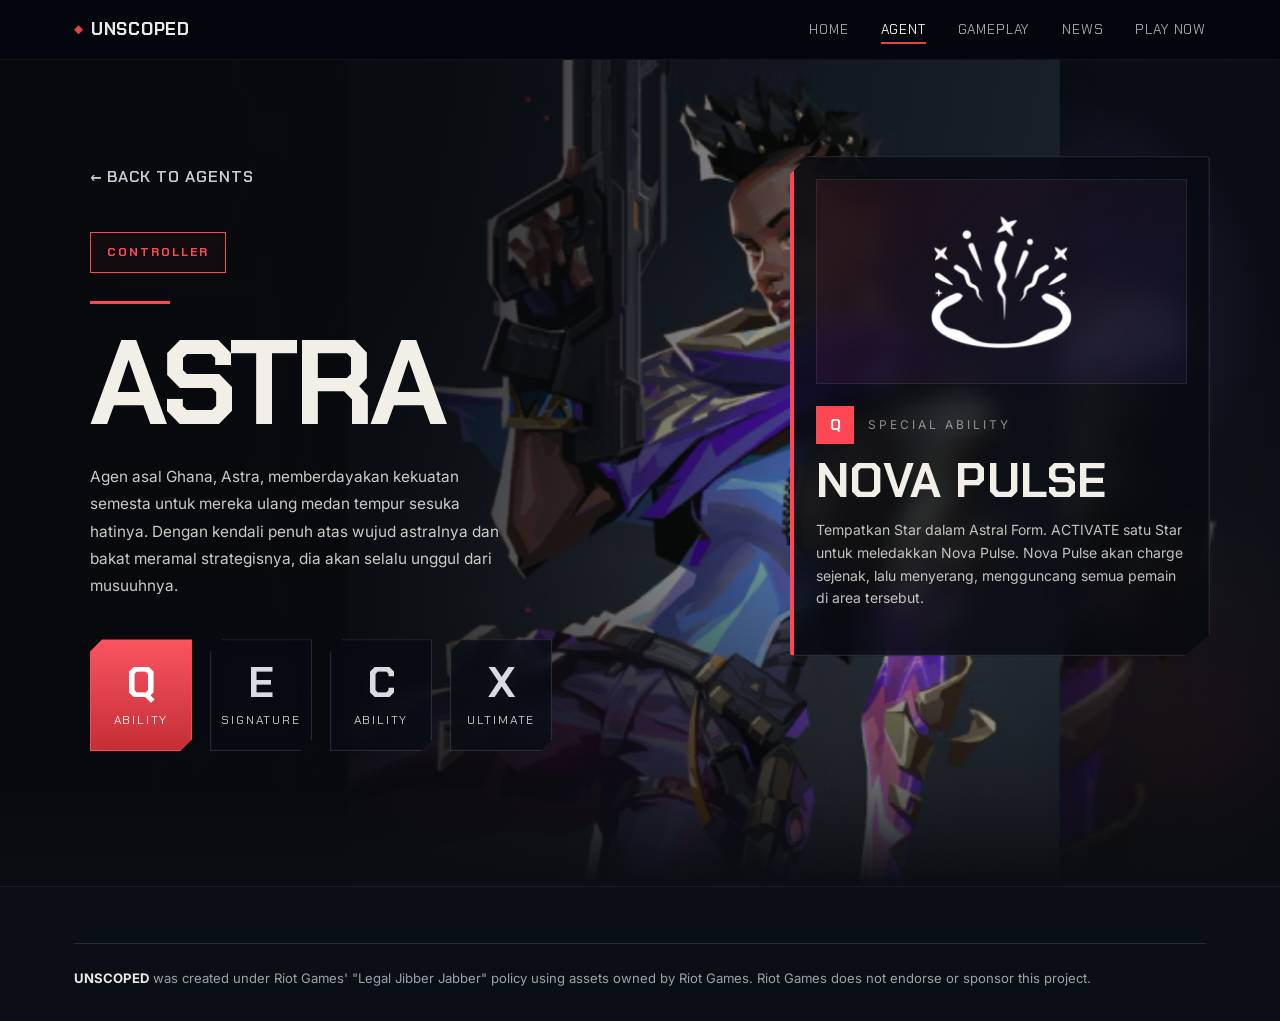
==== commit 6691601e: "initial commit" ====
--- a/agent-detail.html
+++ b/agent-detail.html
@@ -137,7 +137,6 @@
             position: relative;
             z-index: 3;
             min-height: calc(100vh - 74px);
-            padding-bottom: 150px;
         }
 
         .agent-info {
@@ -518,8 +517,8 @@
 
 /* FINAL VALORANT DASHBOARD POSITION FIX */
 .agent-scene{
-    height:auto;
-    min-height:max(calc(100vh - 74px), 860px);
+    height:calc(100vh - 74px);
+    min-height:700px;
 }
 
 .agent-scene-media{
@@ -568,32 +567,23 @@
 
 /* left information */
 .agent-info{
-    left:82px;
-    top:82px;
-    width:min(36vw, 560px);
+    left:90px;
+    top:105px;
+    width:420px;
 }
 
 #agentName{
-    font-size:clamp(74px, 7vw, 118px);
-    letter-spacing:-4px;
-    line-height:.9;
-    white-space:nowrap;
-    word-break:keep-all;
-    overflow-wrap:normal;
-    margin-bottom:20px;
-}
-
-#agentDescription{
-    max-width:520px;
+    font-size:120px;
+    letter-spacing:-5px;
 }
 
 /* ability card */
 .ability-content{
-    right:56px;
-    top:86px;
-    width:400px;
-    min-height:480px;
-    padding:20px 20px 18px;
+    right:70px;
+    top:96px;
+    width:420px;
+    min-height:500px;
+    padding:22px 22px 20px;
     background:rgba(7,10,16,.78);
 }
 
@@ -617,31 +607,18 @@
     position:relative;
     left:0;
     bottom:auto;
-    margin-top:34px;
+    margin-top:40px;
     gap:18px;
-    margin-bottom:16px;
 }
 
 .ability-button{
-    width:98px;
-    height:108px;
+    width:102px;
+    height:112px;
 }
 
 /* remove extra black feeling */
 .agent-detail{
     background:transparent;
-}
-
-@media (max-width: 1280px){
-    .agent-info{ width:min(40vw, 520px); }
-    #agentName{ font-size:clamp(64px, 6.2vw, 102px); }
-    .ability-content{ width:360px; right:34px; }
-    .ability-button{ width:90px; height:102px; }
-}
-
-@media (max-width: 980px){
-    .agent-main{ padding-bottom:34px; }
-    #agentName{ white-space:normal; }
 }
 </style>
 </head>
--- a/css/style.css
+++ b/css/style.css
@@ -911,6 +911,12 @@
   grid-template-columns: 1fr 1fr;
   gap: 48px;
   align-items: center;
+}
+
+.grid-3 {
+  display: grid;
+  grid-template-columns: repeat(3, 1fr);
+  gap: 24px;
 }
 
 
@@ -1358,8 +1364,6 @@
     height: 68px;
   }
 }
-
-/* =========================================================
    AGENT ROSTER PAGE — OPTION 5 STYLE
    ========================================================= */
 
@@ -1664,7 +1668,7 @@
 
 .agent-roster-page .agent-card>.badge {
   color: var(--role-color);
-  border-color: var(--role-color);
+  border-color: color-mix(in srgb, var(--role-color) 80%, white 20%);
 }
 
 .agent-roster-page .agent-card .agent-cta:hover,
@@ -1758,4 +1762,5 @@
     font-size: 0.85rem;
     padding: 12px 14px;
   }
-}+}
+
